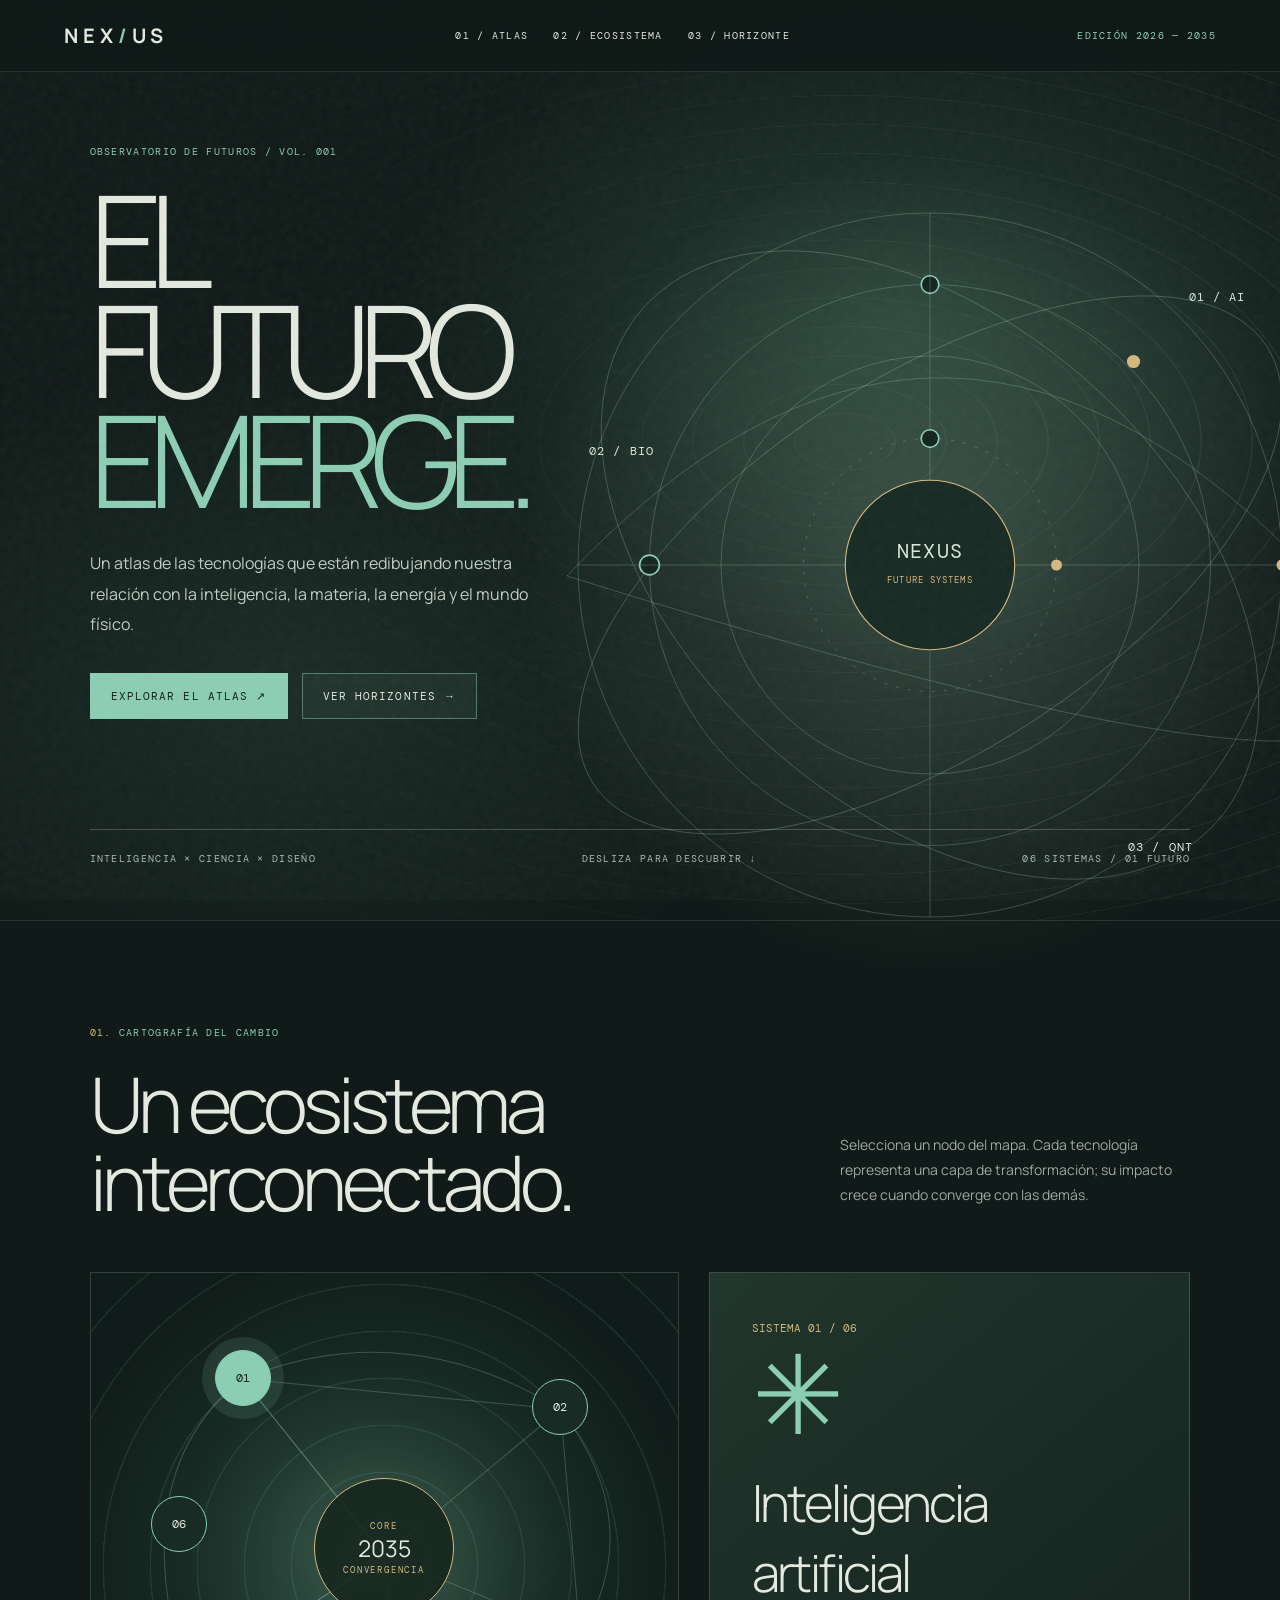
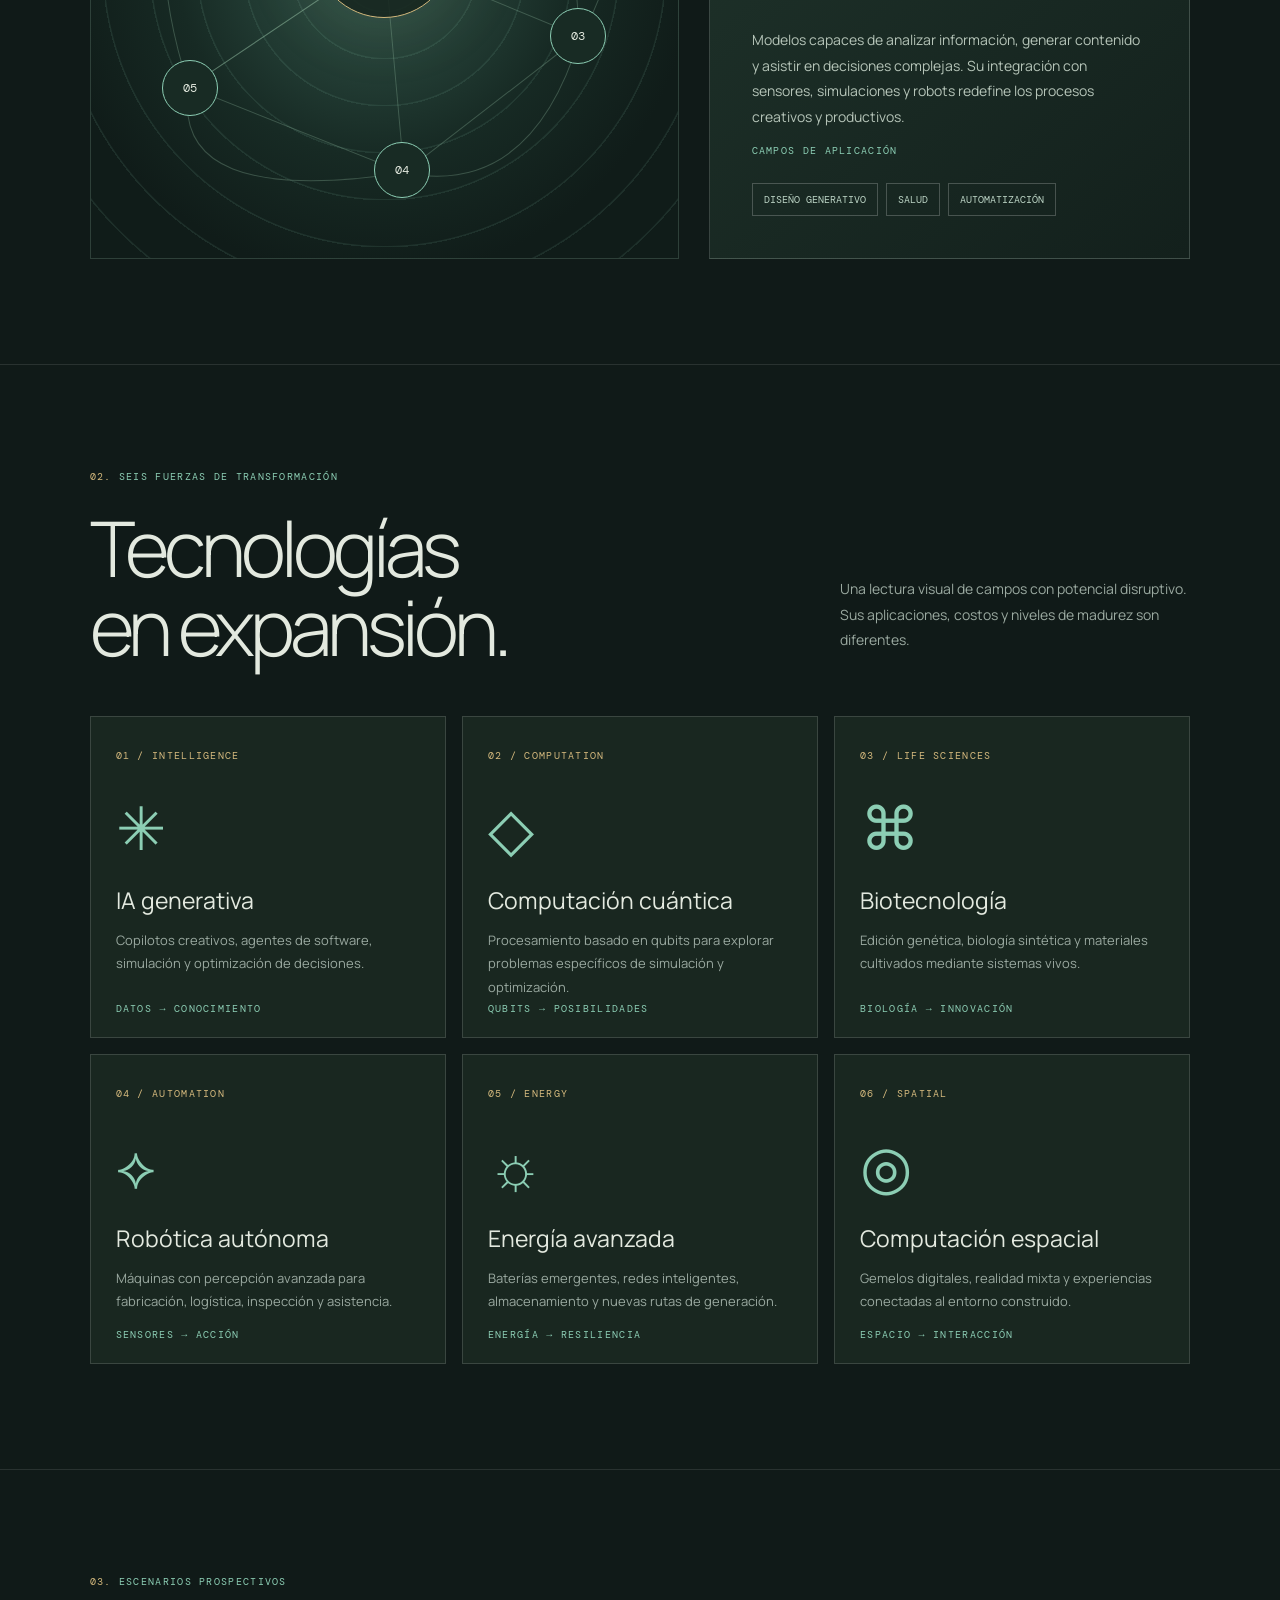
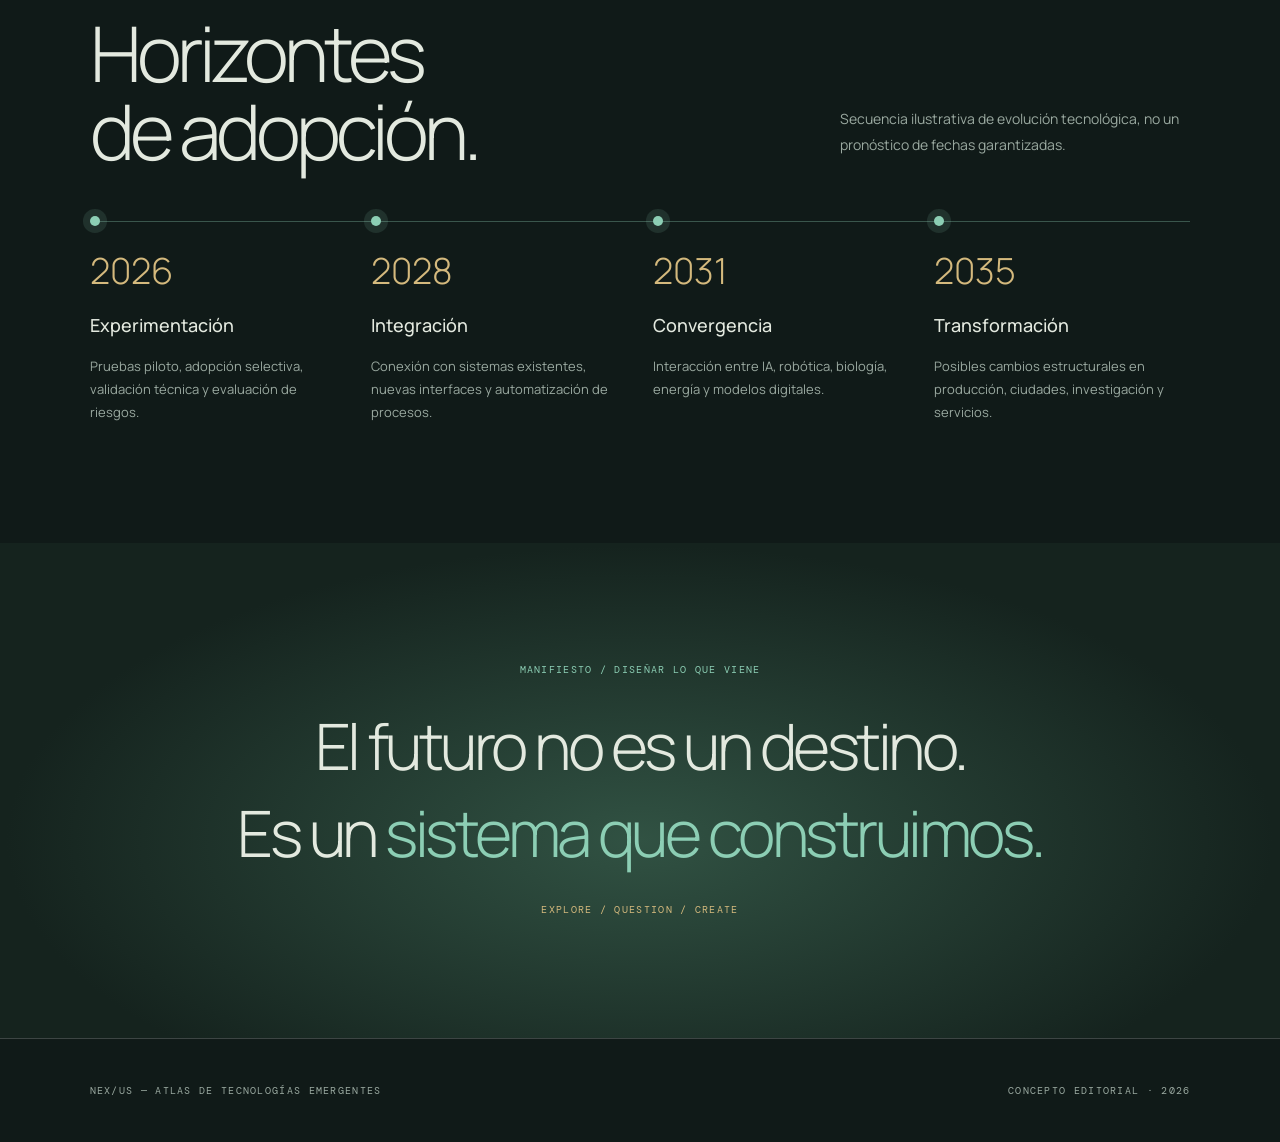
==== index.html @ 934b7e23 "Add NEX/US interactive emerging technologies atlas" ====
<!doctype html><html lang="es"><head><meta charset="utf-8"><meta name="viewport" content="width=device-width,initial-scale=1"><title>ATLAS / Tecnologías emergentes</title><style>
@import url('https://fonts.googleapis.com/css2?family=DM+Mono:wght@400;500&family=Manrope:wght@300;400;500;600;700&display=swap');:root{--bg:#101a18;--panel:#172421;--mint:#8cceb4;--gold:#d4b97d;--text:#e3e9df;--muted:#9aa9a0}*{box-sizing:border-box}html{scroll-behavior:smooth}body{margin:0;background:var(--bg);color:var(--text);font-family:Manrope,sans-serif}body:before{content:"";position:fixed;inset:0;pointer-events:none;opacity:.16;background-image:url('data:image/svg+xml,%3Csvg viewBox="0 0 180 180" xmlns="http://www.w3.org/2000/svg"%3E%3Cfilter id="n"%3E%3CfeTurbulence type="fractalNoise" baseFrequency=".65" numOctaves="3" stitchTiles="stitch"/%3E%3C/filter%3E%3Crect width="100%25" height="100%25" filter="url(%23n)" opacity=".3"/%3E%3C/svg%3E');z-index:9}.mono,.eyebrow,nav,.tag,.meta{font-family:'DM Mono',monospace;letter-spacing:.13em;text-transform:uppercase;font-size:10px}header{position:fixed;z-index:20;top:0;left:0;right:0;display:flex;justify-content:space-between;align-items:center;padding:22px 5%;background:#101a18dd;backdrop-filter:blur(16px);border-bottom:1px solid #ffffff19}.brand{font-size:20px;letter-spacing:.24em;font-weight:700}nav{display:flex;gap:25px}a{color:inherit;text-decoration:none}nav a:hover,.link:hover{color:var(--mint)}.count{color:var(--mint)}main{overflow:hidden}.hero{min-height:920px;position:relative;padding:145px 7% 75px;background:radial-gradient(ellipse at 70% 35%,#355c4a88,transparent 40%),radial-gradient(ellipse at 23% 75%,#243c3280,transparent 35%)}.hero:after{content:"";position:absolute;inset:0;background:repeating-radial-gradient(ellipse at 66% 48%,transparent 0 49px,#c7d4c214 50px 51px);mask-image:linear-gradient(to right,transparent,#000);pointer-events:none}.hero-top{position:relative;z-index:2;max-width:640px}.eyebrow{color:var(--mint);display:block;margin-bottom:26px}.hero h1{font-size:clamp(65px,10vw,158px);font-weight:300;letter-spacing:-.095em;line-height:.86;margin:0}.hero h1 em{font-style:normal;color:var(--mint)}.lead{font-size:16px;line-height:1.9;max-width:480px;color:#c1cdc4;margin:34px 0}.hero-actions{display:flex;gap:14px;flex-wrap:wrap}.btn{border:1px solid #8cceb477;background:#8cceb410;color:var(--text);padding:15px 20px;cursor:pointer;font:11px 'DM Mono';letter-spacing:.1em;text-transform:uppercase}.btn:hover{background:#8cceb430}.btn.primary{background:var(--mint);color:#102019}.orbital{position:absolute;right:-7%;top:125px;width:min(70vw,880px);aspect-ratio:1;z-index:1}.orbital svg{width:100%;height:100%;overflow:visible}.ring{fill:none;stroke:#a9d6bd55;stroke-width:.7}.orbit{transform-origin:50% 50%;animation:rotate 75s linear infinite}.orbit.reverse{animation-direction:reverse;animation-duration:95s}@keyframes rotate{to{transform:rotate(360deg)}}.node{fill:#13241f;stroke:var(--mint);stroke-width:1.5}.node2{fill:var(--gold)}.node-label{fill:#d9e8d9;font:11px 'DM Mono';letter-spacing:1px}.hero-footer{position:absolute;bottom:55px;left:7%;right:7%;display:flex;justify-content:space-between;z-index:2;border-top:1px solid #ffffff35;padding-top:22px}.hero-footer span{color:#aabbb0}.section{padding:105px 7%;border-top:1px solid #ffffff1b}.section-heading{display:flex;justify-content:space-between;align-items:end;gap:35px;margin-bottom:50px}.section-heading h2{font-size:clamp(38px,6vw,78px);font-weight:300;letter-spacing:-.065em;line-height:1.02;margin:0}.section-heading p{max-width:350px;color:var(--muted);font-size:14px;line-height:1.8}.index{color:var(--gold)}.atlas{display:grid;grid-template-columns:1.1fr .9fr;gap:30px}.map{min-height:580px;position:relative;background:radial-gradient(circle at 48% 49%,#33574b,#172a24 46%,#101c19 75%);border:1px solid #9dc4ad36;overflow:hidden}.map svg{position:absolute;width:100%;height:100%}.map:before{content:"";position:absolute;inset:0;background:repeating-radial-gradient(circle at 50% 50%,transparent 0 45px,#8cceb41c 46px 47px)}.map-center{position:absolute;top:47%;left:50%;transform:translate(-50%,-50%);width:140px;height:140px;border:1px solid var(--gold);border-radius:50%;display:grid;place-content:center;text-align:center;background:#17251fdd;box-shadow:0 0 90px #d4b97d18}.map-center b{font-size:23px;font-weight:400}.map-center small{color:var(--gold);font:9px 'DM Mono';letter-spacing:.2em}.map-pin{position:absolute;transform:translate(-50%,-50%);border:1px solid var(--mint);background:#182b24;color:var(--text);border-radius:50%;width:56px;height:56px;cursor:pointer;transition:.25s;font:12px 'DM Mono'}.map-pin:hover,.map-pin.active{background:var(--mint);color:#102019;box-shadow:0 0 0 13px #8cceb420}.detail{background:linear-gradient(140deg,#21362d,#13201c);border:1px solid #ffffff28;padding:42px;display:flex;flex-direction:column;justify-content:space-between}.detail-number{font:11px 'DM Mono';color:var(--gold)}.detail-symbol{font-size:110px;line-height:1;color:var(--mint);font-weight:300}.detail h3{font-size:clamp(36px,4vw,58px);font-weight:300;letter-spacing:-.05em;margin:20px 0}.detail p{color:#b5c4b8;line-height:1.85;font-size:14px}.chips{display:flex;gap:8px;flex-wrap:wrap;margin-top:24px}.chip{border:1px solid #ffffff36;padding:9px 11px;font:10px 'DM Mono';color:#bcd4c5}.cards{display:grid;grid-template-columns:repeat(3,1fr);gap:16px}.card{border:1px solid #ffffff25;background:#192720;padding:25px;min-height:310px;position:relative;transition:transform .25s,background .25s}.card:hover{transform:translateY(-6px);background:#233a30}.card .num{color:var(--gold)}.card .symbol{font-size:60px;color:var(--mint);margin:22px 0 16px}.card h3{font-size:23px;font-weight:400;margin:0 0 12px}.card p{font-size:13px;color:var(--muted);line-height:1.8}.card .tag{position:absolute;bottom:22px;color:var(--mint)}.timeline{border-top:1px solid #8cceb455;display:grid;grid-template-columns:repeat(4,1fr);gap:25px}.phase{padding-top:24px;position:relative}.phase:before{content:"";width:10px;height:10px;border-radius:50%;background:var(--mint);position:absolute;top:-6px;left:0;box-shadow:0 0 0 7px #8cceb420}.phase b{font-size:36px;font-weight:300;color:var(--gold)}.phase h3{font-size:18px;font-weight:500}.phase p{color:var(--muted);line-height:1.8;font-size:13px}.quote{background:radial-gradient(ellipse at 50% 60%,#315243,#15231e 70%);padding:120px 7%;text-align:center}.quote p{font-size:clamp(30px,5vw,70px);font-weight:300;letter-spacing:-.055em;max-width:950px;margin:20px auto}.quote em{font-style:normal;color:var(--mint)}footer{padding:45px 7%;display:flex;justify-content:space-between;color:var(--muted);border-top:1px solid #ffffff30}@media(max-width:850px){nav{display:none}.hero{min-height:800px}.orbital{top:360px;right:-30%;width:110vw;opacity:.65}.atlas{grid-template-columns:1fr}.cards{grid-template-columns:repeat(2,1fr)}.timeline{grid-template-columns:repeat(2,1fr)}.section-heading{display:block}.hero-footer{gap:15px}}@media(max-width:540px){.hero{padding-top:135px}.hero h1{font-size:66px}.orbital{top:440px}.hero-footer{font-size:9px}.section{padding:75px 6%}.cards,.timeline{grid-template-columns:1fr}.map{min-height:430px}.detail{padding:25px}.quote{padding:85px 6%}}
</style></head><body><header><a href="#inicio" class="brand">NEX<span style="color:var(--mint)">/</span>US</a><nav><a href="#atlas">01 / Atlas</a><a href="#ecosistema">02 / Ecosistema</a><a href="#horizonte">03 / Horizonte</a></nav><span class="mono count">EDICIÓN 2026 — 2035</span></header><main><section class="hero" id="inicio"><div class="hero-top"><span class="eyebrow">Observatorio de futuros / Vol. 001</span><h1>EL<br>FUTURO<br><em>EMERGE.</em></h1><p class="lead">Un atlas de las tecnologías que están redibujando nuestra relación con la inteligencia, la materia, la energía y el mundo físico.</p><div class="hero-actions"><a class="btn primary" href="#atlas">Explorar el atlas ↗</a><a class="btn" href="#horizonte">Ver horizontes →</a></div></div><div class="orbital"><svg viewBox="0 0 800 800"><defs><radialGradient id="glow"><stop stop-color="#9ecdb0" stop-opacity=".25"/><stop offset="1" stop-color="#9ecdb0" stop-opacity="0"/></radialGradient></defs><circle cx="400" cy="400" r="370" fill="url(#glow)"/><g class="orbit"><circle class="ring" cx="400" cy="400" r="320"/><circle class="ring" cx="400" cy="400" r="255"/><circle class="ring" cx="400" cy="400" r="190"/><ellipse class="ring" cx="400" cy="400" rx="365" ry="170" transform="rotate(-33 400 400)"/><ellipse class="ring" cx="400" cy="400" rx="350" ry="220" transform="rotate(42 400 400)"/><path class="ring" d="M70 410 Q400 60 730 390 T70 410"/><circle class="node2" cx="720" cy="400" r="5"/><circle class="node" cx="145" cy="400" r="9"/><circle class="node" cx="400" cy="145" r="8"/><circle class="node2" cx="585" cy="215" r="6"/></g><g class="orbit reverse"><circle class="ring" cx="400" cy="400" r="115" stroke-dasharray="3 8"/><path class="ring" d="M400 80V720M80 400H720"/><circle class="node" cx="400" cy="285" r="8"/><circle class="node2" cx="515" cy="400" r="5"/></g><circle cx="400" cy="400" r="77" fill="#172a23" stroke="#d4b97d" stroke-width="1"/><text x="400" y="394" text-anchor="middle" class="node-label" style="font-size:18px">NEXUS</text><text x="400" y="416" text-anchor="middle" class="node-label" style="font-size:8px;fill:#d4b97d">FUTURE SYSTEMS</text><text x="635" y="160" class="node-label">01 / AI</text><text x="90" y="300" class="node-label">02 / BIO</text><text x="580" y="660" class="node-label">03 / QNT</text></svg></div><div class="hero-footer mono"><span>INTELIGENCIA × CIENCIA × DISEÑO</span><span>DESLIZA PARA DESCUBRIR ↓</span><span>06 SISTEMAS / 01 FUTURO</span></div></section><section class="section" id="atlas"><div class="section-heading"><div><span class="eyebrow"><span class="index">01.</span> Cartografía del cambio</span><h2>Un ecosistema<br>interconectado.</h2></div><p>Selecciona un nodo del mapa. Cada tecnología representa una capa de transformación; su impacto crece cuando converge con las demás.</p></div><div class="atlas"><div class="map"><svg viewBox="0 0 600 580" preserveAspectRatio="none"><g fill="none" stroke="#a4d2b444" stroke-width="1"><path d="M300 280L155 105L480 135L500 360L320 495L100 410Z"/><path d="M155 105Q320 40 480 135Q570 250 500 360Q450 520 320 495Q80 530 100 410Q30 200 155 105"/><path d="M300 280L155 105M300 280L480 135M300 280L500 360M300 280L320 495M300 280L100 410"/></g></svg><div class="map-center"><small>CORE</small><b>2035</b><small>CONVERGENCIA</small></div><button class="map-pin active" style="left:26%;top:18%" data-id="0" aria-label="Inteligencia artificial">01</button><button class="map-pin" style="left:80%;top:23%" data-id="1" aria-label="Computación cuántica">02</button><button class="map-pin" style="left:83%;top:62%" data-id="2" aria-label="Biotecnología">03</button><button class="map-pin" style="left:53%;top:85%" data-id="3" aria-label="Robótica">04</button><button class="map-pin" style="left:17%;top:71%" data-id="4" aria-label="Energía">05</button><button class="map-pin" style="left:15%;top:43%" data-id="5" aria-label="Realidad espacial">06</button></div><article class="detail"><div><span class="detail-number" id="d-number">SISTEMA 01 / 06</span><div class="detail-symbol" id="d-symbol">✳</div><h3 id="d-title">Inteligencia<br>artificial</h3><p id="d-description">Modelos capaces de analizar información, generar contenido y asistir en decisiones complejas. Su integración con sensores, simulaciones y robots redefine los procesos creativos y productivos.</p></div><div><span class="eyebrow">Campos de aplicación</span><div class="chips" id="d-chips"><span class="chip">DISEÑO GENERATIVO</span><span class="chip">SALUD</span><span class="chip">AUTOMATIZACIÓN</span></div></div></article></div></section><section class="section" id="ecosistema"><div class="section-heading"><div><span class="eyebrow"><span class="index">02.</span> Seis fuerzas de transformación</span><h2>Tecnologías<br>en expansión.</h2></div><p>Una lectura visual de campos con potencial disruptivo. Sus aplicaciones, costos y niveles de madurez son diferentes.</p></div><div class="cards"><article class="card"><span class="num mono">01 / INTELLIGENCE</span><div class="symbol">✳</div><h3>IA generativa</h3><p>Copilotos creativos, agentes de software, simulación y optimización de decisiones.</p><span class="tag">DATOS → CONOCIMIENTO</span></article><article class="card"><span class="num mono">02 / COMPUTATION</span><div class="symbol">◇</div><h3>Computación cuántica</h3><p>Procesamiento basado en qubits para explorar problemas específicos de simulación y optimización.</p><span class="tag">QUBITS → POSIBILIDADES</span></article><article class="card"><span class="num mono">03 / LIFE SCIENCES</span><div class="symbol">⌘</div><h3>Biotecnología</h3><p>Edición genética, biología sintética y materiales cultivados mediante sistemas vivos.</p><span class="tag">BIOLOGÍA → INNOVACIÓN</span></article><article class="card"><span class="num mono">04 / AUTOMATION</span><div class="symbol">⟡</div><h3>Robótica autónoma</h3><p>Máquinas con percepción avanzada para fabricación, logística, inspección y asistencia.</p><span class="tag">SENSORES → ACCIÓN</span></article><article class="card"><span class="num mono">05 / ENERGY</span><div class="symbol">☼</div><h3>Energía avanzada</h3><p>Baterías emergentes, redes inteligentes, almacenamiento y nuevas rutas de generación.</p><span class="tag">ENERGÍA → RESILIENCIA</span></article><article class="card"><span class="num mono">06 / SPATIAL</span><div class="symbol">◎</div><h3>Computación espacial</h3><p>Gemelos digitales, realidad mixta y experiencias conectadas al entorno construido.</p><span class="tag">ESPACIO → INTERACCIÓN</span></article></div></section><section class="section" id="horizonte"><div class="section-heading"><div><span class="eyebrow"><span class="index">03.</span> Escenarios prospectivos</span><h2>Horizontes<br>de adopción.</h2></div><p>Secuencia ilustrativa de evolución tecnológica, no un pronóstico de fechas garantizadas.</p></div><div class="timeline"><div class="phase"><b>2026</b><h3>Experimentación</h3><p>Pruebas piloto, adopción selectiva, validación técnica y evaluación de riesgos.</p></div><div class="phase"><b>2028</b><h3>Integración</h3><p>Conexión con sistemas existentes, nuevas interfaces y automatización de procesos.</p></div><div class="phase"><b>2031</b><h3>Convergencia</h3><p>Interacción entre IA, robótica, biología, energía y modelos digitales.</p></div><div class="phase"><b>2035</b><h3>Transformación</h3><p>Posibles cambios estructurales en producción, ciudades, investigación y servicios.</p></div></div></section><section class="quote"><span class="eyebrow">Manifiesto / Diseñar lo que viene</span><p>El futuro no es un destino.<br>Es un <em>sistema que construimos.</em></p><span class="mono" style="color:var(--gold)">EXPLORE / QUESTION / CREATE</span></section></main><footer><span class="mono">NEX/US — ATLAS DE TECNOLOGÍAS EMERGENTES</span><span class="mono">CONCEPTO EDITORIAL · 2026</span></footer><script>const data=[['01','✳','Inteligencia artificial','Modelos capaces de analizar información, generar contenido y asistir en decisiones complejas. Su integración con sensores, simulaciones y robots redefine los procesos creativos y productivos.',['DISEÑO GENERATIVO','SALUD','AUTOMATIZACIÓN']],['02','◇','Computación cuántica','Arquitecturas basadas en qubits que investigan nuevas formas de resolver problemas especializados. La corrección de errores y la escalabilidad siguen siendo retos centrales.',['SIMULACIÓN','CRIPTOGRAFÍA','OPTIMIZACIÓN']],['03','⌘','Biotecnología','Ingeniería de sistemas biológicos para desarrollar terapias, materiales y procesos industriales. Su implementación exige controles éticos y regulatorios.',['BIOFABRICACIÓN','GENÓMICA','MATERIALES']],['04','⟡','Robótica autónoma','Sistemas físicos que combinan percepción, planificación y actuación para ejecutar tareas en entornos industriales, logísticos y cotidianos.',['INDUSTRIA','LOGÍSTICA','INSPECCIÓN']],['05','☼','Energía avanzada','Tecnologías de almacenamiento, redes eléctricas inteligentes y generación de bajas emisiones que buscan mayor eficiencia y resiliencia.',['BATERÍAS','REDES','ALMACENAMIENTO']],['06','◎','Computación espacial','Integración de información digital con entornos reales mediante realidad mixta, sensores, gemelos digitales y modelos tridimensionales.',['BIM','GEMELOS DIGITALES','REALIDAD MIXTA']]];document.querySelectorAll('.map-pin').forEach(btn=>btn.addEventListener('click',()=>{document.querySelectorAll('.map-pin').forEach(x=>x.classList.remove('active'));btn.classList.add('active');const d=data[+btn.dataset.id];document.getElementById('d-number').textContent='SISTEMA '+d[0]+' / 06';document.getElementById('d-symbol').textContent=d[1];document.getElementById('d-title').textContent=d[2];document.getElementById('d-description').textContent=d[3];document.getElementById('d-chips').innerHTML=d[4].map(s=>'<span class="chip">'+s+'</span>').join('')}));</script></body></html>
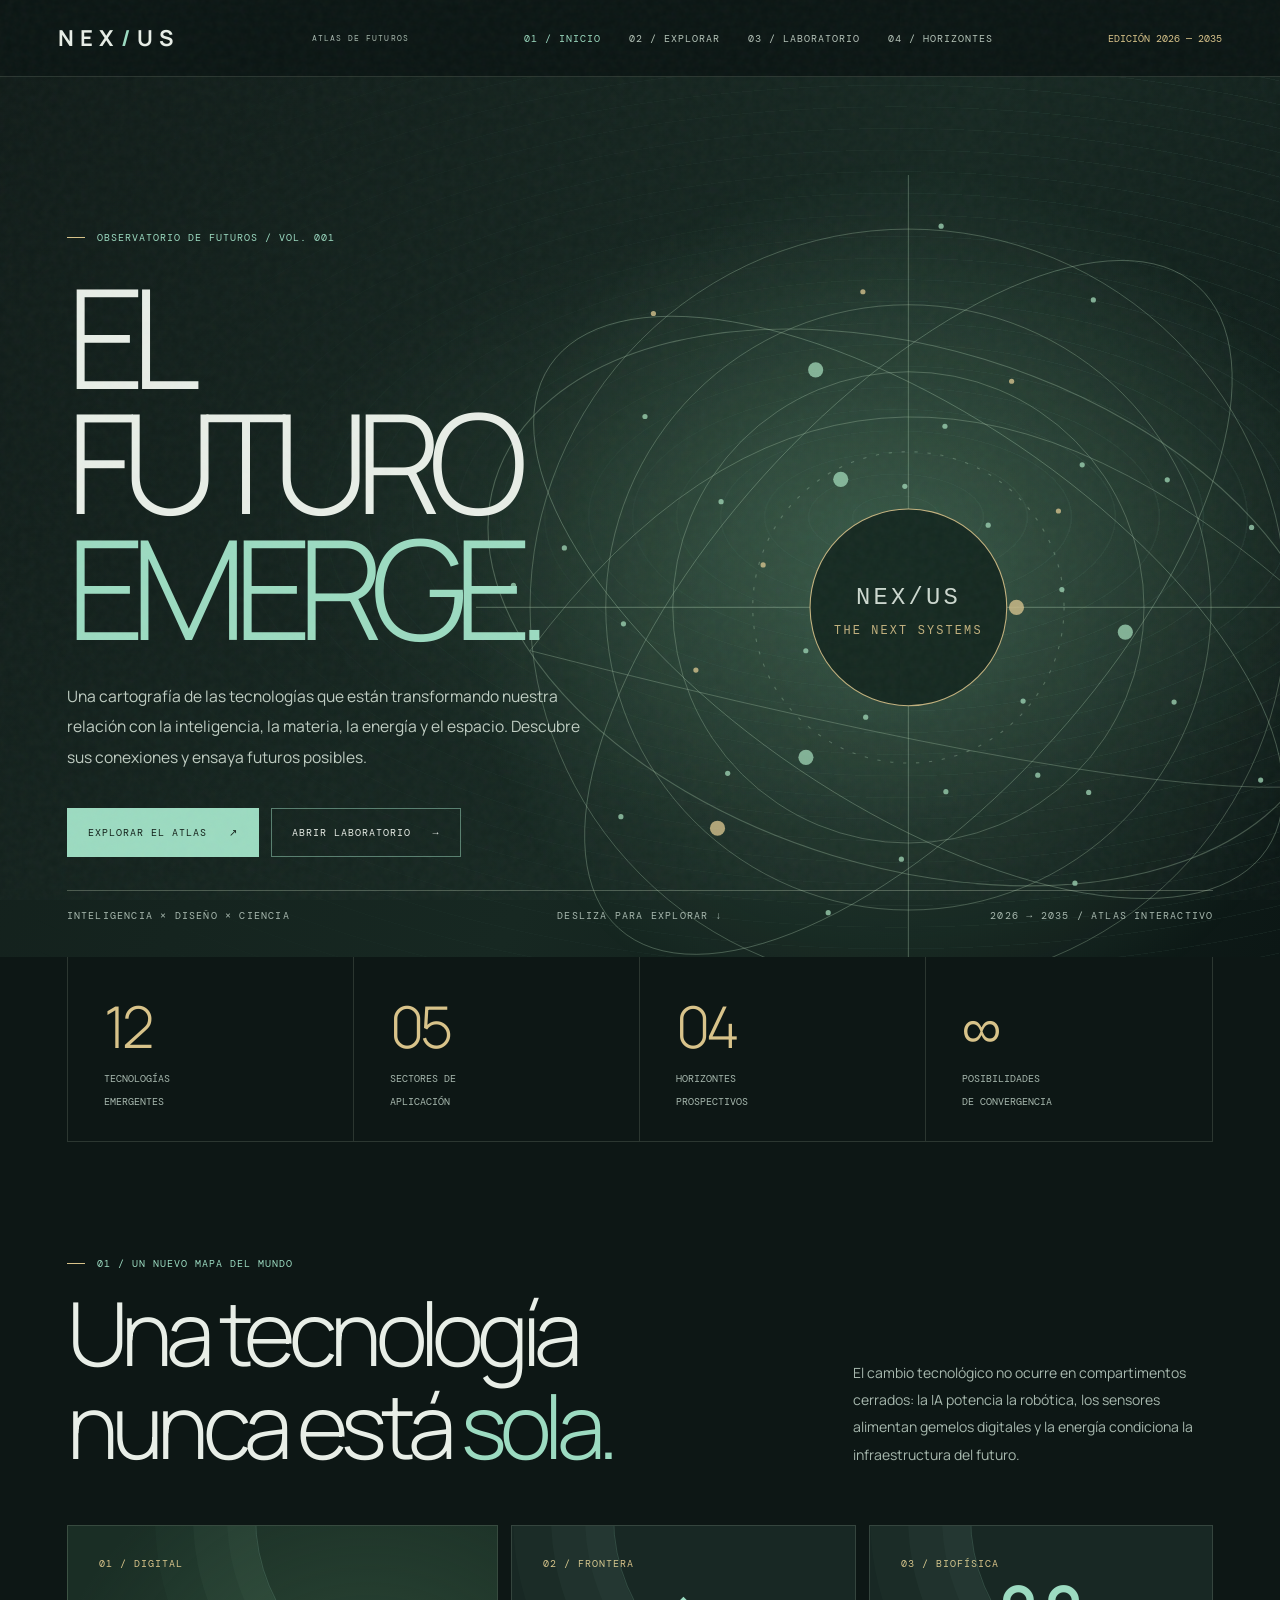
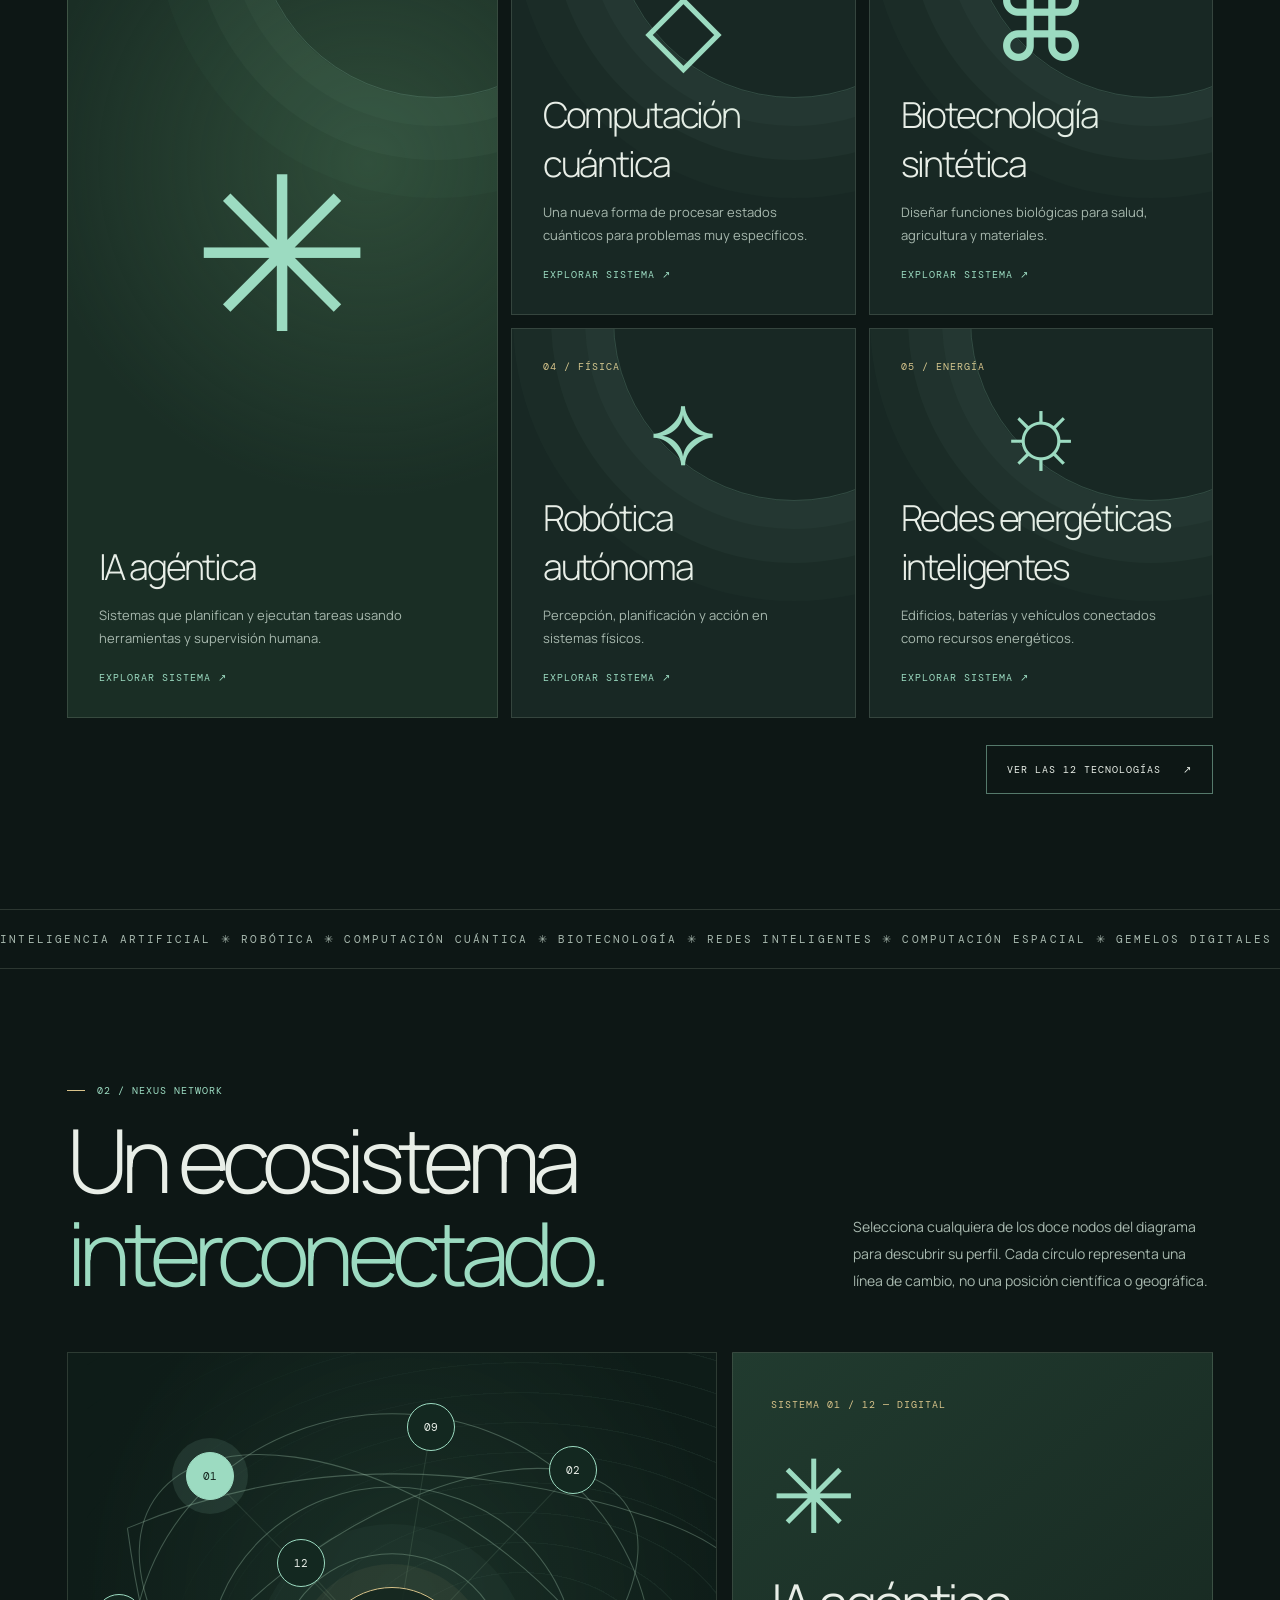
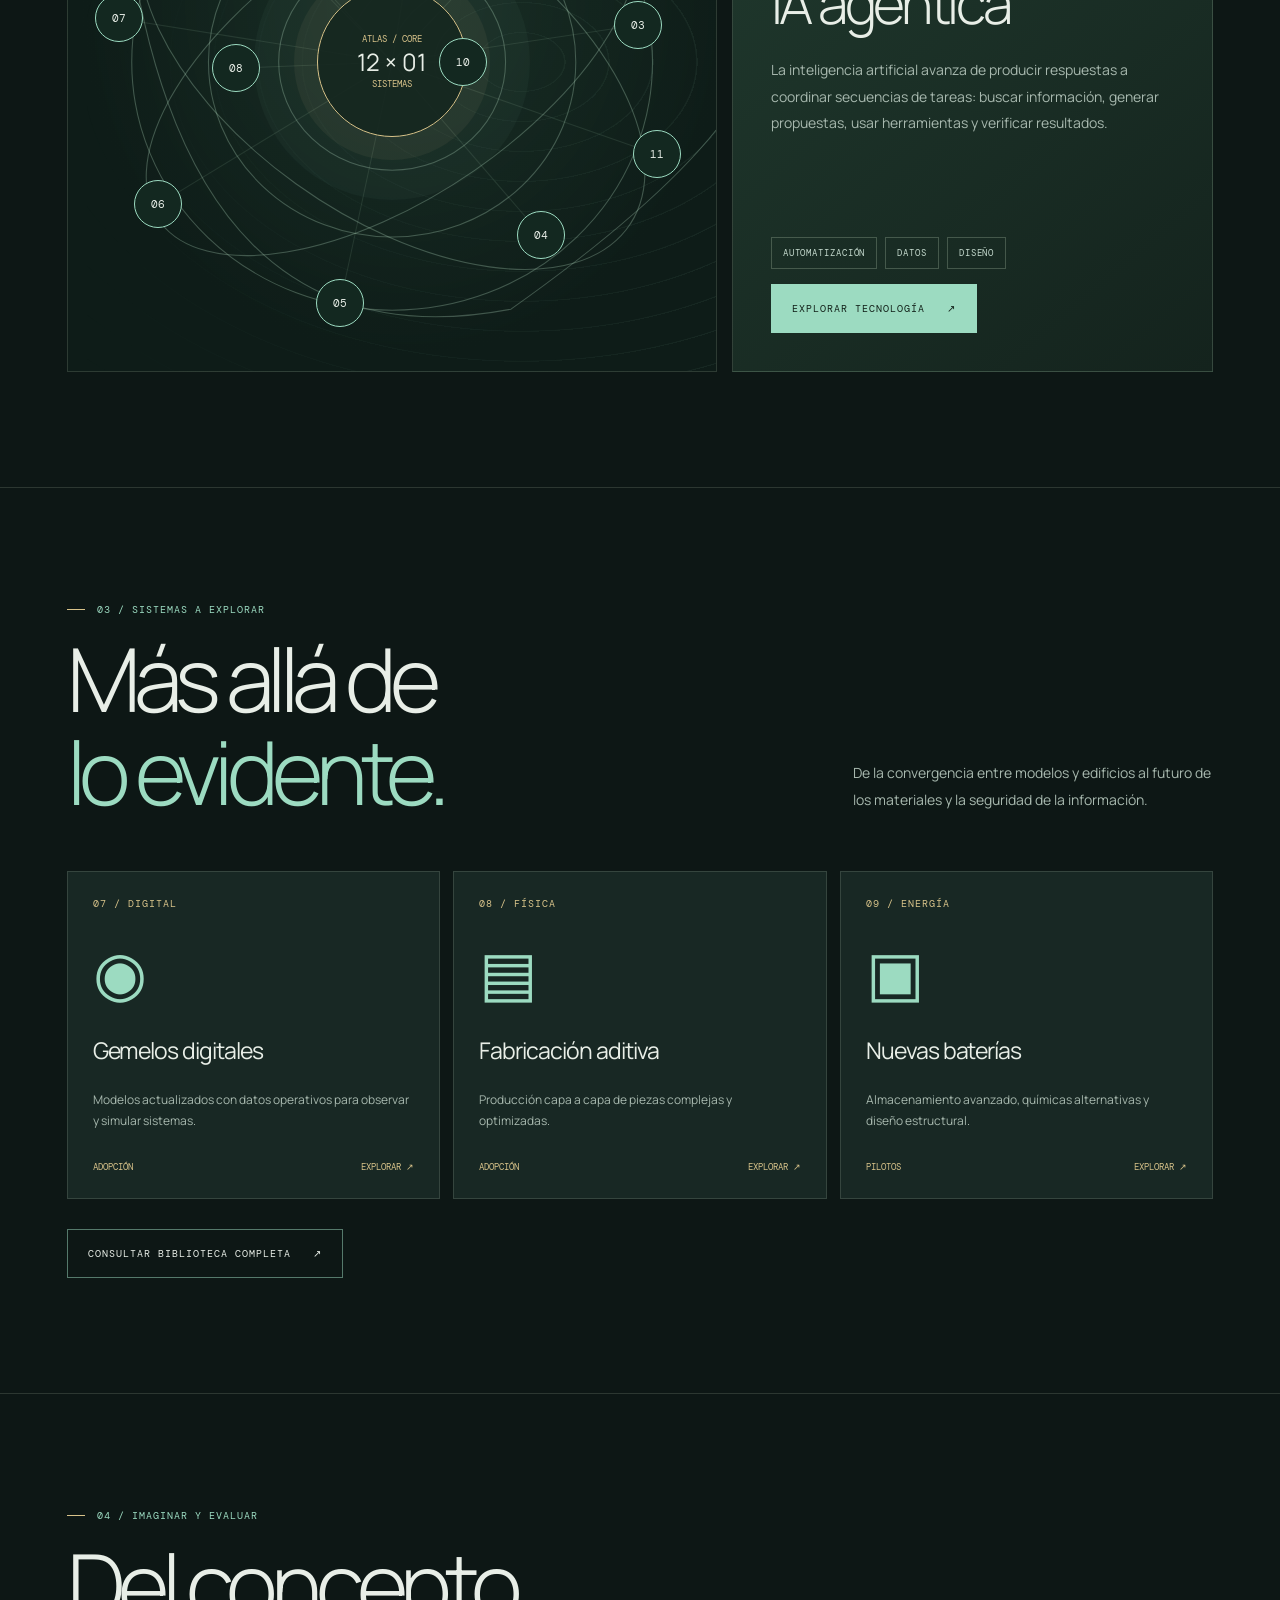
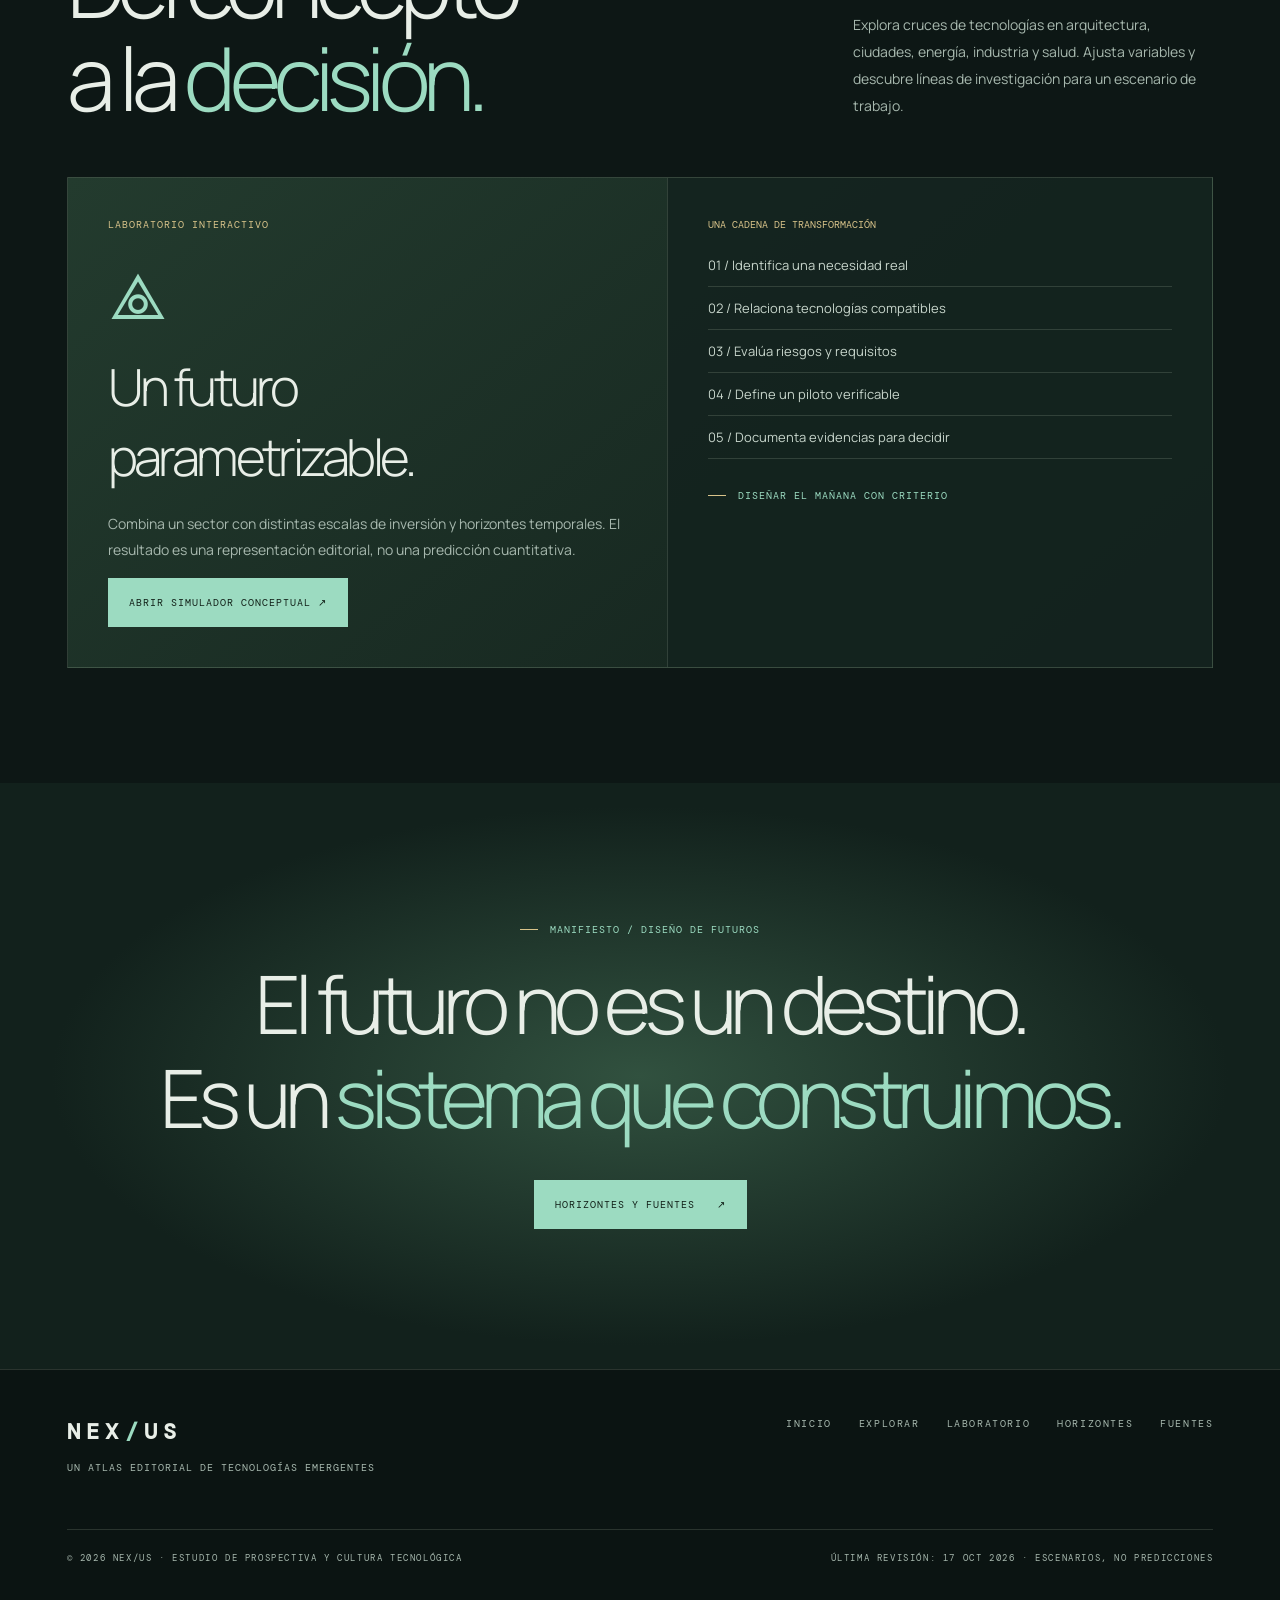
==== commit ea3c6210: "Transform homepage into editorial portal with dynamic atlas and navigation" ====
--- a/index.html
+++ b/index.html
@@ -1,3 +1,10 @@
-<!doctype html><html lang="es"><head><meta charset="utf-8"><meta name="viewport" content="width=device-width,initial-scale=1"><title>ATLAS / Tecnologías emergentes</title><style>
-@import url('https://fonts.googleapis.com/css2?family=DM+Mono:wght@400;500&family=Manrope:wght@300;400;500;600;700&display=swap');:root{--bg:#101a18;--panel:#172421;--mint:#8cceb4;--gold:#d4b97d;--text:#e3e9df;--muted:#9aa9a0}*{box-sizing:border-box}html{scroll-behavior:smooth}body{margin:0;background:var(--bg);color:var(--text);font-family:Manrope,sans-serif}body:before{content:"";position:fixed;inset:0;pointer-events:none;opacity:.16;background-image:url('data:image/svg+xml,%3Csvg viewBox="0 0 180 180" xmlns="http://www.w3.org/2000/svg"%3E%3Cfilter id="n"%3E%3CfeTurbulence type="fractalNoise" baseFrequency=".65" numOctaves="3" stitchTiles="stitch"/%3E%3C/filter%3E%3Crect width="100%25" height="100%25" filter="url(%23n)" opacity=".3"/%3E%3C/svg%3E');z-index:9}.mono,.eyebrow,nav,.tag,.meta{font-family:'DM Mono',monospace;letter-spacing:.13em;text-transform:uppercase;font-size:10px}header{position:fixed;z-index:20;top:0;left:0;right:0;display:flex;justify-content:space-between;align-items:center;padding:22px 5%;background:#101a18dd;backdrop-filter:blur(16px);border-bottom:1px solid #ffffff19}.brand{font-size:20px;letter-spacing:.24em;font-weight:700}nav{display:flex;gap:25px}a{color:inherit;text-decoration:none}nav a:hover,.link:hover{color:var(--mint)}.count{color:var(--mint)}main{overflow:hidden}.hero{min-height:920px;position:relative;padding:145px 7% 75px;background:radial-gradient(ellipse at 70% 35%,#355c4a88,transparent 40%),radial-gradient(ellipse at 23% 75%,#243c3280,transparent 35%)}.hero:after{content:"";position:absolute;inset:0;background:repeating-radial-gradient(ellipse at 66% 48%,transparent 0 49px,#c7d4c214 50px 51px);mask-image:linear-gradient(to right,transparent,#000);pointer-events:none}.hero-top{position:relative;z-index:2;max-width:640px}.eyebrow{color:var(--mint);display:block;margin-bottom:26px}.hero h1{font-size:clamp(65px,10vw,158px);font-weight:300;letter-spacing:-.095em;line-height:.86;margin:0}.hero h1 em{font-style:normal;color:var(--mint)}.lead{font-size:16px;line-height:1.9;max-width:480px;color:#c1cdc4;margin:34px 0}.hero-actions{display:flex;gap:14px;flex-wrap:wrap}.btn{border:1px solid #8cceb477;background:#8cceb410;color:var(--text);padding:15px 20px;cursor:pointer;font:11px 'DM Mono';letter-spacing:.1em;text-transform:uppercase}.btn:hover{background:#8cceb430}.btn.primary{background:var(--mint);color:#102019}.orbital{position:absolute;right:-7%;top:125px;width:min(70vw,880px);aspect-ratio:1;z-index:1}.orbital svg{width:100%;height:100%;overflow:visible}.ring{fill:none;stroke:#a9d6bd55;stroke-width:.7}.orbit{transform-origin:50% 50%;animation:rotate 75s linear infinite}.orbit.reverse{animation-direction:reverse;animation-duration:95s}@keyframes rotate{to{transform:rotate(360deg)}}.node{fill:#13241f;stroke:var(--mint);stroke-width:1.5}.node2{fill:var(--gold)}.node-label{fill:#d9e8d9;font:11px 'DM Mono';letter-spacing:1px}.hero-footer{position:absolute;bottom:55px;left:7%;right:7%;display:flex;justify-content:space-between;z-index:2;border-top:1px solid #ffffff35;padding-top:22px}.hero-footer span{color:#aabbb0}.section{padding:105px 7%;border-top:1px solid #ffffff1b}.section-heading{display:flex;justify-content:space-between;align-items:end;gap:35px;margin-bottom:50px}.section-heading h2{font-size:clamp(38px,6vw,78px);font-weight:300;letter-spacing:-.065em;line-height:1.02;margin:0}.section-heading p{max-width:350px;color:var(--muted);font-size:14px;line-height:1.8}.index{color:var(--gold)}.atlas{display:grid;grid-template-columns:1.1fr .9fr;gap:30px}.map{min-height:580px;position:relative;background:radial-gradient(circle at 48% 49%,#33574b,#172a24 46%,#101c19 75%);border:1px solid #9dc4ad36;overflow:hidden}.map svg{position:absolute;width:100%;height:100%}.map:before{content:"";position:absolute;inset:0;background:repeating-radial-gradient(circle at 50% 50%,transparent 0 45px,#8cceb41c 46px 47px)}.map-center{position:absolute;top:47%;left:50%;transform:translate(-50%,-50%);width:140px;height:140px;border:1px solid var(--gold);border-radius:50%;display:grid;place-content:center;text-align:center;background:#17251fdd;box-shadow:0 0 90px #d4b97d18}.map-center b{font-size:23px;font-weight:400}.map-center small{color:var(--gold);font:9px 'DM Mono';letter-spacing:.2em}.map-pin{position:absolute;transform:translate(-50%,-50%);border:1px solid var(--mint);background:#182b24;color:var(--text);border-radius:50%;width:56px;height:56px;cursor:pointer;transition:.25s;font:12px 'DM Mono'}.map-pin:hover,.map-pin.active{background:var(--mint);color:#102019;box-shadow:0 0 0 13px #8cceb420}.detail{background:linear-gradient(140deg,#21362d,#13201c);border:1px solid #ffffff28;padding:42px;display:flex;flex-direction:column;justify-content:space-between}.detail-number{font:11px 'DM Mono';color:var(--gold)}.detail-symbol{font-size:110px;line-height:1;color:var(--mint);font-weight:300}.detail h3{font-size:clamp(36px,4vw,58px);font-weight:300;letter-spacing:-.05em;margin:20px 0}.detail p{color:#b5c4b8;line-height:1.85;font-size:14px}.chips{display:flex;gap:8px;flex-wrap:wrap;margin-top:24px}.chip{border:1px solid #ffffff36;padding:9px 11px;font:10px 'DM Mono';color:#bcd4c5}.cards{display:grid;grid-template-columns:repeat(3,1fr);gap:16px}.card{border:1px solid #ffffff25;background:#192720;padding:25px;min-height:310px;position:relative;transition:transform .25s,background .25s}.card:hover{transform:translateY(-6px);background:#233a30}.card .num{color:var(--gold)}.card .symbol{font-size:60px;color:var(--mint);margin:22px 0 16px}.card h3{font-size:23px;font-weight:400;margin:0 0 12px}.card p{font-size:13px;color:var(--muted);line-height:1.8}.card .tag{position:absolute;bottom:22px;color:var(--mint)}.timeline{border-top:1px solid #8cceb455;display:grid;grid-template-columns:repeat(4,1fr);gap:25px}.phase{padding-top:24px;position:relative}.phase:before{content:"";width:10px;height:10px;border-radius:50%;background:var(--mint);position:absolute;top:-6px;left:0;box-shadow:0 0 0 7px #8cceb420}.phase b{font-size:36px;font-weight:300;color:var(--gold)}.phase h3{font-size:18px;font-weight:500}.phase p{color:var(--muted);line-height:1.8;font-size:13px}.quote{background:radial-gradient(ellipse at 50% 60%,#315243,#15231e 70%);padding:120px 7%;text-align:center}.quote p{font-size:clamp(30px,5vw,70px);font-weight:300;letter-spacing:-.055em;max-width:950px;margin:20px auto}.quote em{font-style:normal;color:var(--mint)}footer{padding:45px 7%;display:flex;justify-content:space-between;color:var(--muted);border-top:1px solid #ffffff30}@media(max-width:850px){nav{display:none}.hero{min-height:800px}.orbital{top:360px;right:-30%;width:110vw;opacity:.65}.atlas{grid-template-columns:1fr}.cards{grid-template-columns:repeat(2,1fr)}.timeline{grid-template-columns:repeat(2,1fr)}.section-heading{display:block}.hero-footer{gap:15px}}@media(max-width:540px){.hero{padding-top:135px}.hero h1{font-size:66px}.orbital{top:440px}.hero-footer{font-size:9px}.section{padding:75px 6%}.cards,.timeline{grid-template-columns:1fr}.map{min-height:430px}.detail{padding:25px}.quote{padding:85px 6%}}
-</style></head><body><header><a href="#inicio" class="brand">NEX<span style="color:var(--mint)">/</span>US</a><nav><a href="#atlas">01 / Atlas</a><a href="#ecosistema">02 / Ecosistema</a><a href="#horizonte">03 / Horizonte</a></nav><span class="mono count">EDICIÓN 2026 — 2035</span></header><main><section class="hero" id="inicio"><div class="hero-top"><span class="eyebrow">Observatorio de futuros / Vol. 001</span><h1>EL<br>FUTURO<br><em>EMERGE.</em></h1><p class="lead">Un atlas de las tecnologías que están redibujando nuestra relación con la inteligencia, la materia, la energía y el mundo físico.</p><div class="hero-actions"><a class="btn primary" href="#atlas">Explorar el atlas ↗</a><a class="btn" href="#horizonte">Ver horizontes →</a></div></div><div class="orbital"><svg viewBox="0 0 800 800"><defs><radialGradient id="glow"><stop stop-color="#9ecdb0" stop-opacity=".25"/><stop offset="1" stop-color="#9ecdb0" stop-opacity="0"/></radialGradient></defs><circle cx="400" cy="400" r="370" fill="url(#glow)"/><g class="orbit"><circle class="ring" cx="400" cy="400" r="320"/><circle class="ring" cx="400" cy="400" r="255"/><circle class="ring" cx="400" cy="400" r="190"/><ellipse class="ring" cx="400" cy="400" rx="365" ry="170" transform="rotate(-33 400 400)"/><ellipse class="ring" cx="400" cy="400" rx="350" ry="220" transform="rotate(42 400 400)"/><path class="ring" d="M70 410 Q400 60 730 390 T70 410"/><circle class="node2" cx="720" cy="400" r="5"/><circle class="node" cx="145" cy="400" r="9"/><circle class="node" cx="400" cy="145" r="8"/><circle class="node2" cx="585" cy="215" r="6"/></g><g class="orbit reverse"><circle class="ring" cx="400" cy="400" r="115" stroke-dasharray="3 8"/><path class="ring" d="M400 80V720M80 400H720"/><circle class="node" cx="400" cy="285" r="8"/><circle class="node2" cx="515" cy="400" r="5"/></g><circle cx="400" cy="400" r="77" fill="#172a23" stroke="#d4b97d" stroke-width="1"/><text x="400" y="394" text-anchor="middle" class="node-label" style="font-size:18px">NEXUS</text><text x="400" y="416" text-anchor="middle" class="node-label" style="font-size:8px;fill:#d4b97d">FUTURE SYSTEMS</text><text x="635" y="160" class="node-label">01 / AI</text><text x="90" y="300" class="node-label">02 / BIO</text><text x="580" y="660" class="node-label">03 / QNT</text></svg></div><div class="hero-footer mono"><span>INTELIGENCIA × CIENCIA × DISEÑO</span><span>DESLIZA PARA DESCUBRIR ↓</span><span>06 SISTEMAS / 01 FUTURO</span></div></section><section class="section" id="atlas"><div class="section-heading"><div><span class="eyebrow"><span class="index">01.</span> Cartografía del cambio</span><h2>Un ecosistema<br>interconectado.</h2></div><p>Selecciona un nodo del mapa. Cada tecnología representa una capa de transformación; su impacto crece cuando converge con las demás.</p></div><div class="atlas"><div class="map"><svg viewBox="0 0 600 580" preserveAspectRatio="none"><g fill="none" stroke="#a4d2b444" stroke-width="1"><path d="M300 280L155 105L480 135L500 360L320 495L100 410Z"/><path d="M155 105Q320 40 480 135Q570 250 500 360Q450 520 320 495Q80 530 100 410Q30 200 155 105"/><path d="M300 280L155 105M300 280L480 135M300 280L500 360M300 280L320 495M300 280L100 410"/></g></svg><div class="map-center"><small>CORE</small><b>2035</b><small>CONVERGENCIA</small></div><button class="map-pin active" style="left:26%;top:18%" data-id="0" aria-label="Inteligencia artificial">01</button><button class="map-pin" style="left:80%;top:23%" data-id="1" aria-label="Computación cuántica">02</button><button class="map-pin" style="left:83%;top:62%" data-id="2" aria-label="Biotecnología">03</button><button class="map-pin" style="left:53%;top:85%" data-id="3" aria-label="Robótica">04</button><button class="map-pin" style="left:17%;top:71%" data-id="4" aria-label="Energía">05</button><button class="map-pin" style="left:15%;top:43%" data-id="5" aria-label="Realidad espacial">06</button></div><article class="detail"><div><span class="detail-number" id="d-number">SISTEMA 01 / 06</span><div class="detail-symbol" id="d-symbol">✳</div><h3 id="d-title">Inteligencia<br>artificial</h3><p id="d-description">Modelos capaces de analizar información, generar contenido y asistir en decisiones complejas. Su integración con sensores, simulaciones y robots redefine los procesos creativos y productivos.</p></div><div><span class="eyebrow">Campos de aplicación</span><div class="chips" id="d-chips"><span class="chip">DISEÑO GENERATIVO</span><span class="chip">SALUD</span><span class="chip">AUTOMATIZACIÓN</span></div></div></article></div></section><section class="section" id="ecosistema"><div class="section-heading"><div><span class="eyebrow"><span class="index">02.</span> Seis fuerzas de transformación</span><h2>Tecnologías<br>en expansión.</h2></div><p>Una lectura visual de campos con potencial disruptivo. Sus aplicaciones, costos y niveles de madurez son diferentes.</p></div><div class="cards"><article class="card"><span class="num mono">01 / INTELLIGENCE</span><div class="symbol">✳</div><h3>IA generativa</h3><p>Copilotos creativos, agentes de software, simulación y optimización de decisiones.</p><span class="tag">DATOS → CONOCIMIENTO</span></article><article class="card"><span class="num mono">02 / COMPUTATION</span><div class="symbol">◇</div><h3>Computación cuántica</h3><p>Procesamiento basado en qubits para explorar problemas específicos de simulación y optimización.</p><span class="tag">QUBITS → POSIBILIDADES</span></article><article class="card"><span class="num mono">03 / LIFE SCIENCES</span><div class="symbol">⌘</div><h3>Biotecnología</h3><p>Edición genética, biología sintética y materiales cultivados mediante sistemas vivos.</p><span class="tag">BIOLOGÍA → INNOVACIÓN</span></article><article class="card"><span class="num mono">04 / AUTOMATION</span><div class="symbol">⟡</div><h3>Robótica autónoma</h3><p>Máquinas con percepción avanzada para fabricación, logística, inspección y asistencia.</p><span class="tag">SENSORES → ACCIÓN</span></article><article class="card"><span class="num mono">05 / ENERGY</span><div class="symbol">☼</div><h3>Energía avanzada</h3><p>Baterías emergentes, redes inteligentes, almacenamiento y nuevas rutas de generación.</p><span class="tag">ENERGÍA → RESILIENCIA</span></article><article class="card"><span class="num mono">06 / SPATIAL</span><div class="symbol">◎</div><h3>Computación espacial</h3><p>Gemelos digitales, realidad mixta y experiencias conectadas al entorno construido.</p><span class="tag">ESPACIO → INTERACCIÓN</span></article></div></section><section class="section" id="horizonte"><div class="section-heading"><div><span class="eyebrow"><span class="index">03.</span> Escenarios prospectivos</span><h2>Horizontes<br>de adopción.</h2></div><p>Secuencia ilustrativa de evolución tecnológica, no un pronóstico de fechas garantizadas.</p></div><div class="timeline"><div class="phase"><b>2026</b><h3>Experimentación</h3><p>Pruebas piloto, adopción selectiva, validación técnica y evaluación de riesgos.</p></div><div class="phase"><b>2028</b><h3>Integración</h3><p>Conexión con sistemas existentes, nuevas interfaces y automatización de procesos.</p></div><div class="phase"><b>2031</b><h3>Convergencia</h3><p>Interacción entre IA, robótica, biología, energía y modelos digitales.</p></div><div class="phase"><b>2035</b><h3>Transformación</h3><p>Posibles cambios estructurales en producción, ciudades, investigación y servicios.</p></div></div></section><section class="quote"><span class="eyebrow">Manifiesto / Diseñar lo que viene</span><p>El futuro no es un destino.<br>Es un <em>sistema que construimos.</em></p><span class="mono" style="color:var(--gold)">EXPLORE / QUESTION / CREATE</span></section></main><footer><span class="mono">NEX/US — ATLAS DE TECNOLOGÍAS EMERGENTES</span><span class="mono">CONCEPTO EDITORIAL · 2026</span></footer><script>const data=[['01','✳','Inteligencia artificial','Modelos capaces de analizar información, generar contenido y asistir en decisiones complejas. Su integración con sensores, simulaciones y robots redefine los procesos creativos y productivos.',['DISEÑO GENERATIVO','SALUD','AUTOMATIZACIÓN']],['02','◇','Computación cuántica','Arquitecturas basadas en qubits que investigan nuevas formas de resolver problemas especializados. La corrección de errores y la escalabilidad siguen siendo retos centrales.',['SIMULACIÓN','CRIPTOGRAFÍA','OPTIMIZACIÓN']],['03','⌘','Biotecnología','Ingeniería de sistemas biológicos para desarrollar terapias, materiales y procesos industriales. Su implementación exige controles éticos y regulatorios.',['BIOFABRICACIÓN','GENÓMICA','MATERIALES']],['04','⟡','Robótica autónoma','Sistemas físicos que combinan percepción, planificación y actuación para ejecutar tareas en entornos industriales, logísticos y cotidianos.',['INDUSTRIA','LOGÍSTICA','INSPECCIÓN']],['05','☼','Energía avanzada','Tecnologías de almacenamiento, redes eléctricas inteligentes y generación de bajas emisiones que buscan mayor eficiencia y resiliencia.',['BATERÍAS','REDES','ALMACENAMIENTO']],['06','◎','Computación espacial','Integración de información digital con entornos reales mediante realidad mixta, sensores, gemelos digitales y modelos tridimensionales.',['BIM','GEMELOS DIGITALES','REALIDAD MIXTA']]];document.querySelectorAll('.map-pin').forEach(btn=>btn.addEventListener('click',()=>{document.querySelectorAll('.map-pin').forEach(x=>x.classList.remove('active'));btn.classList.add('active');const d=data[+btn.dataset.id];document.getElementById('d-number').textContent='SISTEMA '+d[0]+' / 06';document.getElementById('d-symbol').textContent=d[1];document.getElementById('d-title').textContent=d[2];document.getElementById('d-description').textContent=d[3];document.getElementById('d-chips').innerHTML=d[4].map(s=>'<span class="chip">'+s+'</span>').join('')}));</script></body></html>+<!doctype html><html lang="es"><head><meta charset="utf-8"><meta name="viewport" content="width=device-width, initial-scale=1"><meta name="theme-color" content="#0d1715"><meta name="description" content="NEX/US: atlas visual e interactivo de 12 tecnologías emergentes, 5 ámbitos de aplicación, laboratorio de escenarios y horizontes 2026–2035."><meta property="og:title" content="NEX/US — El futuro emerge"><meta property="og:description" content="Explora un atlas de tecnologías emergentes con mapas, fichas y un laboratorio interactivo."><meta property="og:type" content="website"><title>NEX/US — Atlas de tecnologías emergentes</title><link rel="icon" type="image/svg+xml" href="assets/favicon.svg"><link rel="stylesheet" href="assets/styles.css"><script defer src="assets/data.js"></script><script defer src="assets/app.js"></script></head><body data-page="home"><header class="site-header" id="site-header"></header><div class="progress" id="progress"></div><main class="page">
+<section class="hero" id="inicio"><div class="hero-art" id="hero-art"></div><div class="shell"><div class="hero-copy"><span class="eyebrow">OBSERVATORIO DE FUTUROS / VOL. 001</span><h1>EL<br>FUTURO<br><em>EMERGE.</em></h1><p>Una cartografía de las tecnologías que están transformando nuestra relación con la inteligencia, la materia, la energía y el espacio. Descubre sus conexiones y ensaya futuros posibles.</p><div class="actions"><a class="button primary" href="tecnologias.html">Explorar el atlas <span>↗</span></a><a class="button" href="laboratorio.html">Abrir laboratorio <span>→</span></a></div></div></div><div class="hero-rail"><span>INTELIGENCIA × DISEÑO × CIENCIA</span><span>DESLIZA PARA EXPLORAR ↓</span><span>2026 → 2035 / ATLAS INTERACTIVO</span></div></section>
+<div class="shell"><div class="numbers"><div class="number"><strong>12</strong><span>Tecnologías<br>emergentes</span></div><div class="number"><strong>05</strong><span>Sectores de<br>aplicación</span></div><div class="number"><strong>04</strong><span>Horizontes<br>prospectivos</span></div><div class="number"><strong>∞</strong><span>Posibilidades<br>de convergencia</span></div></div></div>
+<section class="section shell" id="cartografia"><div class="section-head fade-in"><div><span class="eyebrow">01 / UN NUEVO MAPA DEL MUNDO</span><h2>Una tecnología<br>nunca está <span class="jade">sola.</span></h2></div><p>El cambio tecnológico no ocurre en compartimentos cerrados: la IA potencia la robótica, los sensores alimentan gemelos digitales y la energía condiciona la infraestructura del futuro.</p></div><div class="feature-grid" id="feature-grid"></div><div style="margin-top:27px;text-align:right"><a href="tecnologias.html" class="button">Ver las 12 tecnologías <span>↗</span></a></div></section>
+<div class="marquee"><span>INTELIGENCIA ARTIFICIAL ✳ ROBÓTICA ✳ COMPUTACIÓN CUÁNTICA ✳ BIOTECNOLOGÍA ✳ REDES INTELIGENTES ✳ COMPUTACIÓN ESPACIAL ✳ GEMELOS DIGITALES ✳ MATERIALES EMERGENTES ✳ &nbsp;&nbsp;&nbsp; INTELIGENCIA ARTIFICIAL ✳ ROBÓTICA ✳ COMPUTACIÓN CUÁNTICA ✳ BIOTECNOLOGÍA ✳ REDES INTELIGENTES ✳ COMPUTACIÓN ESPACIAL ✳ GEMELOS DIGITALES ✳ MATERIALES EMERGENTES ✳ &nbsp;&nbsp;&nbsp;</span></div>
+<section class="section shell"><div class="section-head fade-in"><div><span class="eyebrow">02 / NEXUS NETWORK</span><h2>Un ecosistema<br><span class="jade">interconectado.</span></h2></div><p>Selecciona cualquiera de los doce nodos del diagrama para descubrir su perfil. Cada círculo representa una línea de cambio, no una posición científica o geográfica.</p></div><div class="atlas-layout"><div class="landscape" id="landscape" aria-label="Mapa conceptual interactivo de doce tecnologías"></div><div class="atlas-preview" id="atlas-preview"></div></div></section>
+<section class="section shell line"><div class="section-head fade-in"><div><span class="eyebrow">03 / SISTEMAS A EXPLORAR</span><h2>Más allá de<br><span class="jade">lo evidente.</span></h2></div><p>De la convergencia entre modelos y edificios al futuro de los materiales y la seguridad de la información.</p></div><div class="tiles" id="home-tiles"></div><div style="margin-top:30px"><a class="button" href="tecnologias.html">Consultar biblioteca completa <span>↗</span></a></div></section>
+<section class="section shell line"><div class="section-head fade-in"><div><span class="eyebrow">04 / IMAGINAR Y EVALUAR</span><h2>Del concepto<br>a la <span class="jade">decisión.</span></h2></div><p>Explora cruces de tecnologías en arquitectura, ciudades, energía, industria y salud. Ajusta variables y descubre líneas de investigación para un escenario de trabajo.</p></div><div class="sector-panel fade-in"><div class="sector-left"><div class="micro gold">LABORATORIO INTERACTIVO</div><div class="sector-symbol">⟁</div><h2>Un futuro<br>parametrizable.</h2><p>Combina un sector con distintas escalas de inversión y horizontes temporales. El resultado es una representación editorial, no una predicción cuantitativa.</p><a class="button primary" href="laboratorio.html">Abrir simulador conceptual ↗</a></div><div class="sector-right"><h4>Una cadena de transformación</h4><ul class="sector-list"><li>01 / Identifica una necesidad real</li><li>02 / Relaciona tecnologías compatibles</li><li>03 / Evalúa riesgos y requisitos</li><li>04 / Define un piloto verificable</li><li>05 / Documenta evidencias para decidir</li></ul><span class="eyebrow">DISEÑAR EL MAÑANA CON CRITERIO</span></div></div></section>
+<section class="quote"><span class="eyebrow" style="justify-content:center">Manifiesto / Diseño de futuros</span><p>El futuro no es un destino.<br>Es un <em>sistema que construimos.</em></p><a class="button primary" href="horizontes.html">Horizontes y fuentes <span>↗</span></a></section>
+</main><footer class="footer" id="site-footer"></footer></body></html>
--- a/assets/styles.css
+++ b/assets/styles.css
@@ -0,0 +1,2 @@
+@import url('https://fonts.googleapis.com/css2?family=DM+Mono:wght@400;500&family=Manrope:wght@300;400;500;600;700;800&display=swap');
+:root{--bg:#0d1715;--bg2:#14211e;--card:#182824;--ink:#e8eee7;--muted:#a7b8ae;--line:#d9ecd126;--jade:#9cdbc1;--gold:#d8c38a;--pearl:#cfe2d0;--danger:#e0a59a;--radius:2px;--sans:'Manrope',sans-serif;--mono:'DM Mono',monospace}*{box-sizing:border-box}html{scroll-behavior:smooth}body{margin:0;background:var(--bg);color:var(--ink);font-family:var(--sans);font-weight:400;overflow-x:hidden}body:after{position:fixed;content:"";pointer-events:none;inset:0;z-index:80;opacity:.11;background-image:url("data:image/svg+xml,%3Csvg viewBox='0 0 180 180' xmlns='http://www.w3.org/2000/svg'%3E%3Cfilter id='n'%3E%3CfeTurbulence type='fractalNoise' baseFrequency='.66' numOctaves='3' stitchTiles='stitch'/%3E%3C/filter%3E%3Crect width='100%25' height='100%25' opacity='.34' filter='url(%23n)'/%3E%3C/svg%3E")}::selection{background:var(--jade);color:#0b1b15}button,input,select{font:inherit}button{cursor:pointer}a{color:inherit;text-decoration:none}button:focus-visible,input:focus-visible,a:focus-visible,select:focus-visible{outline:2px solid var(--gold);outline-offset:3px}svg{display:block}h1,h2,h3,h4,p{margin-top:0}.mono,.micro,.eyebrow,.nav,.button,.chip,.filter,.footer,.metric-label{font-family:var(--mono);letter-spacing:.1em}.micro,.eyebrow{font-size:10px;text-transform:uppercase}.eyebrow{color:var(--jade);display:flex;gap:12px;align-items:center}.eyebrow:before{content:"";width:18px;height:1px;background:var(--gold)}.muted{color:var(--muted)}.gold{color:var(--gold)}.jade{color:var(--jade)}.line{border-top:1px solid var(--line)}.shell{max-width:1720px;padding:0 clamp(25px,5.2vw,104px);margin:auto}.site-header{position:fixed;z-index:75;top:0;left:0;right:0;height:77px;display:flex;align-items:center;justify-content:space-between;padding:0 clamp(22px,4.5vw,100px);border-bottom:1px solid #d9ecd126;background:#0c1715ec;backdrop-filter:blur(25px)}.brand{font-size:22px;letter-spacing:.29em;font-weight:700}.brand b{color:var(--jade)}.brand-sub{font-family:var(--mono);font-size:8px;letter-spacing:.13em;color:var(--muted);margin-left:18px}.nav{display:flex;gap:clamp(16px,2.2vw,42px);font-size:10px;text-transform:uppercase}.nav a{padding:27px 0;color:#b5c4b9;transition:.2s}.nav a.active,.nav a:hover{color:var(--jade)}.header-right{font:10px var(--mono);color:var(--gold)}.hamburger{display:none;background:transparent;color:var(--ink);border:1px solid var(--line);font-size:20px;padding:5px 12px}.progress{height:2px;background:var(--jade);width:0;position:fixed;top:76px;left:0;z-index:78;pointer-events:none}.page{padding-top:77px}.hero{min-height:min(940px,97vh);position:relative;overflow:hidden;isolation:isolate;background:radial-gradient(ellipse at 66% 51%,#395b4866,transparent 48%),linear-gradient(120deg,#111c19,#172822 56%,#0c1715)}.hero:after,.landscape:after{content:"";position:absolute;inset:0;pointer-events:none;background:repeating-radial-gradient(ellipse at 70% 50%,transparent 0 42px,#9cdbc110 43px 44px);mask-image:linear-gradient(90deg,transparent,#000)}.hero-copy{position:relative;z-index:3;padding:clamp(100px,12vw,177px) 0 100px;max-width:670px}.hero h1{font-size:clamp(72px,10.8vw,166px);line-height:.91;font-weight:300;letter-spacing:-.097em;margin:30px 0;max-width:800px}.hero h1 em,.big-title em{font-style:normal;color:var(--jade)}.hero p{color:#c0cec3;font-size:clamp(15px,1.22vw,18px);line-height:1.95;max-width:520px}.button{display:inline-flex;align-items:center;gap:22px;justify-content:space-between;padding:17px 20px;border:1px solid #9cdbc17f;background:transparent;color:var(--ink);font-size:10px;text-transform:uppercase;transition:.25s}.button:hover{background:#9cdbc122;transform:translateY(-2px)}.button.primary{background:var(--jade);color:#122119;border-color:var(--jade)}.button.primary:hover{background:#d0e8d7}.actions{display:flex;gap:12px;flex-wrap:wrap;margin-top:36px}.hero-art{position:absolute;width:min(76vw,1070px);aspect-ratio:1;right:-9%;top:5%;opacity:.89;z-index:1;animation:reveal 1.3s ease both}.hero-art svg{width:100%;height:100%}.orbit-spin{transform-origin:50% 50%;animation:spin 95s linear infinite}.orbit-spin.rev{animation-direction:reverse;animation-duration:125s}@keyframes spin{to{transform:rotate(360deg)}}@keyframes reveal{from{opacity:0;transform:scale(.94)}to{opacity:.89;transform:scale(1)}}.hero-rail{position:absolute;left:clamp(25px,5.2vw,104px);right:clamp(25px,5.2vw,104px);bottom:35px;z-index:4;display:flex;justify-content:space-between;border-top:1px solid #d9ecd147;padding-top:18px;font:10px var(--mono);letter-spacing:.12em;color:var(--muted);gap:14px}.numbers{display:grid;grid-template-columns:repeat(4,1fr);border:1px solid var(--line);margin-top:-1px}.number{padding:30px 36px;border-right:1px solid var(--line);min-height:135px}.number:last-child{border:0}.number strong{display:block;font-size:clamp(39px,4.5vw,65px);font-weight:300;letter-spacing:-.07em;color:var(--gold)}.number span{font:10px var(--mono);color:var(--muted);line-height:1.8;text-transform:uppercase}.section{padding-top:clamp(80px,9vw,145px);padding-bottom:clamp(80px,9vw,145px)}.section-head{display:grid;grid-template-columns:1fr minmax(220px,360px);align-items:end;gap:30px;margin-bottom:53px}.section-head h2,.big-title{font-size:clamp(48px,6.9vw,105px);line-height:1.05;letter-spacing:-.075em;font-weight:300;margin:16px 0 0}.section-head p{color:var(--muted);font-size:14px;line-height:1.95;margin-bottom:4px}.feature-grid{display:grid;grid-template-columns:1.25fr 1fr 1fr;gap:13px}.feature-card{min-height:390px;background:var(--card);border:1px solid var(--line);padding:31px;position:relative;overflow:hidden;display:flex;flex-direction:column;justify-content:space-between;transition:.3s}.feature-card:before{position:absolute;content:"";width:360px;height:360px;border-radius:50%;border:1px solid #9cdbc132;top:-190px;right:-120px;box-shadow:0 0 0 28px #9cdbc108,0 0 0 62px #9cdbc109,0 0 0 100px #9cdbc105}.feature-card:hover,.tech-card:hover{background:#21372d;border-color:#9cdbc167;transform:translateY(-5px)}.feature-card.wide{grid-row:span 2;min-height:790px;background:radial-gradient(circle at 70% 30%,#43694c80,transparent 53%),#1a2e25}.feature-card .symbol{font-size:100px;font-weight:300;color:var(--jade);align-self:center;line-height:1}.feature-card.wide .symbol{font-size:215px}.feature-card h3{font-size:clamp(26px,2.8vw,44px);font-weight:300;letter-spacing:-.06em;margin:13px 0}.feature-card p{font-size:13px;color:var(--muted);line-height:1.8}.feature-card .arrow{color:var(--jade)}.landscape{background:radial-gradient(ellipse at 52% 40%,#2e574265,#0e1c18 68%);border:1px solid var(--line);height:620px;position:relative;overflow:hidden}.landscape svg{width:100%;height:100%;position:absolute;inset:0}.landscape-center{position:absolute;top:50%;left:50%;transform:translate(-50%,-50%);z-index:2;width:150px;height:150px;border-radius:50%;background:#172820e8;border:1px solid var(--gold);box-shadow:0 0 0 23px #d8c38a10,0 0 0 63px #9cdbc109;display:grid;place-content:center;text-align:center}.landscape-center b{font-size:24px;font-weight:400}.landscape-center small{font:9px var(--mono);color:var(--gold)}.landscape-point{position:absolute;left:var(--x);top:var(--y);transform:translate(-50%,-50%);z-index:3;width:48px;height:48px;border-radius:50%;background:#132820;color:var(--ink);border:1px solid var(--jade);font:11px var(--mono);transition:.25s}.landscape-point:hover,.landscape-point.active{background:var(--jade);color:#13231c;box-shadow:0 0 0 14px #9cdbc11d}.atlas-layout{display:grid;grid-template-columns:1.35fr 1fr;gap:15px}.atlas-preview{background:linear-gradient(140deg,#213b2f,#14231d);padding:38px;border:1px solid var(--line);display:flex;flex-direction:column;justify-content:space-between}.atlas-preview .preview-icon{font-size:102px;color:var(--jade);line-height:1;margin:30px 0}.atlas-preview h3{font-size:clamp(37px,4.3vw,67px);line-height:1.04;font-weight:300;letter-spacing:-.06em;margin:0 0 25px}.atlas-preview p{line-height:1.9;color:var(--muted);font-size:14px}.mini-tags{display:flex;gap:8px;flex-wrap:wrap;margin:15px 0}.chip{display:inline-block;border:1px solid #d9ecd13b;color:#c5dace;font-size:9px;padding:9px 11px;text-transform:uppercase}.tiles{display:grid;grid-template-columns:repeat(3,1fr);gap:13px}.tech-card{display:flex;flex-direction:column;border:1px solid var(--line);background:var(--card);padding:25px;min-height:322px;transition:.3s}.tech-card .symbol{font-size:62px;color:var(--jade);line-height:1.1;margin:28px 0}.tech-card h3{font-size:23px;font-weight:400;letter-spacing:-.045em}.tech-card p{color:var(--muted);line-height:1.8;font-size:12px;flex:1}.tech-card .bottom{display:flex;justify-content:space-between;font:9px var(--mono);text-transform:uppercase;color:var(--gold);margin-top:17px}.marquee{border-top:1px solid var(--line);border-bottom:1px solid var(--line);white-space:nowrap;overflow:hidden;padding:22px 0;color:var(--muted);font:11px var(--mono);letter-spacing:.2em}.marquee span{display:inline-block;animation:slide 37s linear infinite}@keyframes slide{to{transform:translateX(-50%)}}.quote{padding:140px 20px;text-align:center;background:radial-gradient(ellipse at 50% 50%,#31513f,#12211c 65%)}.quote p{font-size:clamp(42px,6.3vw,95px);max-width:1140px;margin:20px auto 35px;font-weight:300;letter-spacing:-.08em;line-height:1.17}.quote em{font-style:normal;color:var(--jade)}.footer{border-top:1px solid var(--line);padding:47px 0 36px;background:#0b1412}.footer-top{display:flex;justify-content:space-between;align-items:start;gap:30px}.footer-links{display:flex;gap:27px;flex-wrap:wrap;font:10px var(--mono);text-transform:uppercase;color:var(--muted)}.footer-links a:hover{color:var(--jade)}.footer-bottom{border-top:1px solid var(--line);margin-top:45px;padding-top:22px;display:flex;justify-content:space-between;font:9px var(--mono);color:var(--muted);gap:20px}.page-hero{padding:95px 0 64px;background:radial-gradient(ellipse at 80% 45%,#345d4466,transparent 56%);border-bottom:1px solid var(--line)}.page-hero h1{font-size:clamp(65px,8vw,128px);font-weight:300;letter-spacing:-.09em;line-height:1;margin:25px 0}.page-hero p{max-width:740px;color:#c0d0c4;font-size:16px;line-height:1.95}.toolbar{display:flex;gap:12px;flex-wrap:wrap;margin:32px 0}.search{flex:1;min-width:220px;max-width:440px;border:1px solid var(--line);background:#182923;color:var(--ink);padding:14px 16px;border-radius:0;font:12px var(--mono)}.filters{display:flex;gap:6px;flex-wrap:wrap}.filter{background:transparent;color:var(--muted);padding:13px 15px;border:1px solid var(--line);font-size:10px;text-transform:uppercase}.filter.active,.filter:hover{border-color:var(--jade);color:var(--jade);background:#9cdbc110}.results{color:var(--gold);font:10px var(--mono);margin-bottom:22px}.explore-grid{display:grid;grid-template-columns:repeat(4,1fr);gap:12px}.explore-grid .tech-card{min-height:350px}.overlay{position:fixed;inset:0;z-index:100;background:#050d0cc9;display:none;align-items:center;justify-content:center;padding:20px;backdrop-filter:blur(9px)}.overlay.open{display:flex}.modal{width:min(920px,100%);max-height:92vh;overflow:auto;background:#182a23;border:1px solid #9cdbc16b;padding:clamp(25px,5vw,55px);position:relative;box-shadow:0 40px 100px #0008}.modal-close{position:absolute;top:20px;right:20px;background:transparent;border:1px solid var(--line);color:var(--ink);padding:8px 15px}.modal h2{font-size:clamp(40px,5vw,69px);font-weight:300;letter-spacing:-.065em;margin:18px 0}.modal p{line-height:1.9;font-size:14px;color:var(--muted)}.modal-columns{display:grid;grid-template-columns:1fr 1fr;gap:35px;margin-top:40px}.modal h4{font:11px var(--mono);text-transform:uppercase;color:var(--gold)}.modal ul{padding-left:17px;line-height:2;color:#cad9cd;font-size:13px}.modal-foot{border-top:1px solid var(--line);padding-top:25px;margin-top:35px}.sector-selector{display:flex;gap:8px;flex-wrap:wrap;margin-bottom:30px}.sector-tabs{border:1px solid var(--line);background:transparent;color:var(--muted);padding:15px 19px;font:11px var(--mono);cursor:pointer}.sector-tabs.active{background:var(--jade);color:#11241a;border-color:var(--jade)}.sector-panel{border:1px solid var(--line);display:grid;grid-template-columns:1.1fr 1fr;min-height:460px;background:linear-gradient(140deg,#233b2e,#12201b)}.sector-left,.sector-right{padding:40px}.sector-right{border-left:1px solid var(--line);background:#13231ee6}.sector-symbol{font-size:100px;color:var(--jade);line-height:1}.sector-panel h2{font-size:clamp(38px,4vw,64px);font-weight:300;letter-spacing:-.07em;margin:20px 0}.sector-panel p{line-height:1.9;color:var(--muted);font-size:14px}.sector-panel h4{font:10px var(--mono);color:var(--gold);text-transform:uppercase}.sector-list{list-style:none;padding:0;margin:0 0 30px}.sector-list li{padding:12px 0;border-bottom:1px solid var(--line);font-size:13px;color:#c7d5cb}.steps{display:grid;grid-template-columns:repeat(4,1fr);gap:18px;border-top:1px solid var(--jade);margin-top:45px}.step{padding:25px 5px;position:relative}.step:before{content:"";position:absolute;top:-6px;left:0;width:10px;height:10px;background:var(--jade);border-radius:50%}.step b{font:28px var(--mono);color:var(--gold)}.step h3{font-size:19px;font-weight:400;margin-top:19px}.step p{font-size:13px;line-height:1.85;color:var(--muted)}.lab-layout{display:grid;grid-template-columns:360px 1fr;gap:16px}.lab-controls{background:#1b2b24;border:1px solid var(--line);padding:31px}.lab-controls h3{font-size:22px;font-weight:400}.lab-controls label{display:block;font:10px var(--mono);color:var(--gold);text-transform:uppercase;margin:24px 0 10px}.lab-controls select,.lab-controls input[type=range]{width:100%}.lab-controls select{background:#111c18;border:1px solid var(--line);padding:14px;color:var(--ink);font:12px var(--sans)}input[type=range]{accent-color:var(--jade)}.slider-value{float:right;color:var(--jade);font:12px var(--mono)}.check-row{display:flex;gap:11px;align-items:center;margin-top:15px;color:#c8d8cc;font-size:12px}.check-row input{accent-color:var(--jade)}.lab-display{background:radial-gradient(ellipse at 66% 40%,#3a61487a,transparent 60%),#14241e;border:1px solid var(--line);padding:30px;min-height:620px;display:flex;flex-direction:column;justify-content:space-between}.radar{max-width:550px;width:100%;margin:0 auto;min-height:310px}.radar svg{width:100%;height:auto}.lab-caption{color:var(--muted);font-size:12px;line-height:1.9}.output-panel{border-top:1px solid var(--line);padding-top:26px}.output-panel h3{font-size:clamp(25px,3vw,42px);font-weight:300;letter-spacing:-.04em}.pill-wrap{display:flex;gap:8px;flex-wrap:wrap}.risk{color:var(--danger)}.lab-note{background:#24372c;padding:20px;font-size:12px;line-height:1.8;color:#bdd2c2;border-left:2px solid var(--gold);margin-top:20px}.timeline{display:grid;grid-template-columns:repeat(4,1fr);gap:20px;border-top:1px solid var(--jade);margin-top:80px}.era{position:relative;padding-top:25px}.era:before{content:"";width:11px;height:11px;background:var(--jade);border-radius:50%;position:absolute;top:-6px;left:0;box-shadow:0 0 0 8px #9cdbc114}.era .year{font-size:clamp(37px,4vw,60px);letter-spacing:-.08em;font-weight:300;color:var(--gold)}.era h3{font-size:18px;font-weight:500}.era p{font-size:13px;line-height:1.85;color:var(--muted)}.source-grid{display:grid;grid-template-columns:repeat(2,1fr);gap:13px}.source-card{border:1px solid var(--line);background:#172822;padding:30px;transition:.25s}.source-card:hover{border-color:var(--jade);background:#213b2c}.source-card .out{font-size:20px;float:right;color:var(--jade)}.source-card h3{font-size:24px;font-weight:400;margin:19px 0 10px}.source-card p{font-size:13px;color:var(--muted);line-height:1.85}.glossary{display:grid;grid-template-columns:repeat(3,1fr);gap:1px;background:var(--line);border:1px solid var(--line)}.glossary-item{padding:25px;background:#13231d}.glossary-item h3{font-size:17px;font-weight:500;margin:10px 0}.glossary-item p{font-size:12px;color:var(--muted);line-height:1.85;margin:0}.disclaimer{border-left:2px solid var(--gold);background:#d8c38a0a;padding:22px 28px;font-size:13px;color:#c3d0c4;line-height:1.85}.scroll-top{position:fixed;bottom:23px;right:23px;z-index:70;border:1px solid #9cdbc155;background:#13241ee8;color:var(--jade);padding:12px 17px;opacity:0;pointer-events:none;transition:.3s}.scroll-top.visible{opacity:1;pointer-events:auto}.fade-in{opacity:0;transform:translateY(28px);transition:opacity .8s,transform .8s}.fade-in.in{opacity:1;transform:translateY(0)}.empty{padding:55px;border:1px dashed var(--line);color:var(--muted);font-size:13px}@media(max-width:1180px){.header-right,.brand-sub{display:none}.explore-grid{grid-template-columns:repeat(3,1fr)}.feature-grid{grid-template-columns:repeat(2,1fr)}.feature-card.wide{grid-column:span 2;grid-row:auto;min-height:460px}.feature-card.wide .symbol{font-size:135px}.hero-art{right:-21%;width:88vw;opacity:.55}}@media(max-width:920px){.nav{display:none;position:absolute;top:76px;left:0;right:0;background:#0d1916;flex-direction:column;padding:18px 35px;gap:0;border-bottom:1px solid var(--line)}.nav.open{display:flex}.nav a{padding:15px 0}.hamburger{display:block}.hero-copy{padding-top:105px}.hero-art{top:30%;width:105vw;right:-39%;opacity:.38}.section-head{grid-template-columns:1fr}.atlas-layout,.sector-panel,.lab-layout{grid-template-columns:1fr}.atlas-preview{min-height:430px}.landscape{height:510px}.sector-right{border-left:0;border-top:1px solid var(--line)}.explore-grid{grid-template-columns:repeat(2,1fr)}.timeline{grid-template-columns:repeat(2,1fr)}.numbers{grid-template-columns:repeat(2,1fr)}.number:nth-child(2){border-right:0}.number:nth-child(-n+2){border-bottom:1px solid var(--line)}}@media(max-width:620px){.site-header{height:68px}.page{padding-top:68px}.progress{top:67px}.brand{font-size:18px}.nav{top:67px}.hero{min-height:820px}.hero-copy{padding-top:95px}.hero h1{font-size:clamp(65px,15vw,105px)}.hero-art{width:145vw;right:-56%;top:41%;opacity:.42}.hero-rail{font-size:8px}.hero-rail span:last-child{display:none}.number{padding:22px}.number strong{font-size:44px}.section-head h2,.big-title{font-size:clamp(49px,12vw,76px)}.feature-grid,.explore-grid,.source-grid,.glossary,.modal-columns{grid-template-columns:1fr}.feature-card.wide{grid-column:auto}.feature-card{min-height:305px}.feature-card.wide{min-height:380px}.feature-card.wide .symbol{font-size:92px}.landscape{height:430px}.landscape-center{width:105px;height:105px}.landscape-center b{font-size:17px}.landscape-point{width:35px;height:35px;font-size:10px}.atlas-preview{padding:25px}.atlas-preview .preview-icon{font-size:70px}.page-hero{padding:70px 0 40px}.page-hero h1{font-size:clamp(63px,13vw,90px)}.tech-card{min-height:275px}.footer-top,.footer-bottom{flex-direction:column}.timeline{gap:14px}.modal{padding:24px}.lab-display{padding:15px}.lab-controls{padding:20px}.quote{padding:105px 20px}.quote p{font-size:45px}}@media(prefers-reduced-motion:reduce){*,*:before,*:after{animation-duration:.001ms!important;transition-duration:.001ms!important;scroll-behavior:auto!important}.fade-in{opacity:1;transform:none}}
